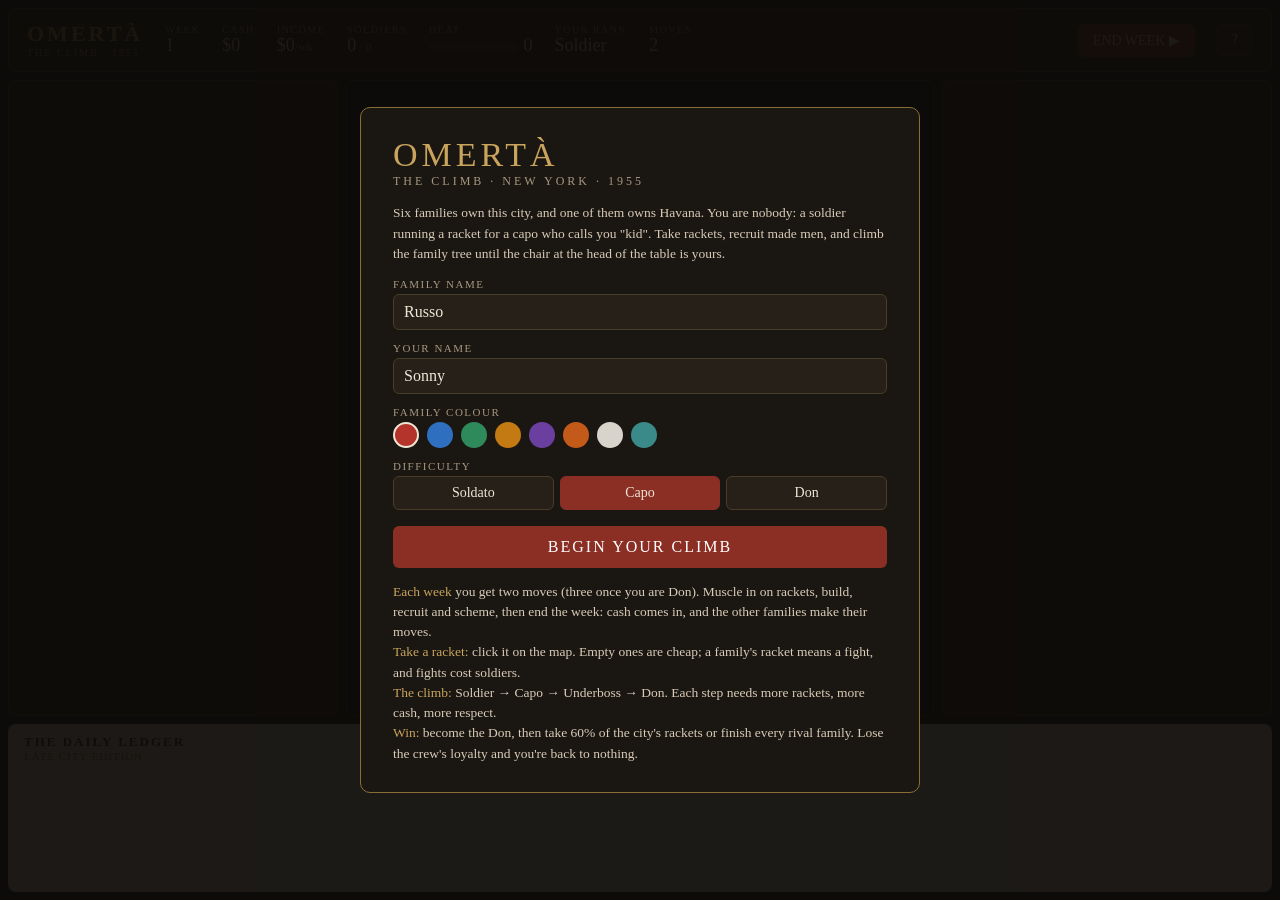
==== index.html @ be2f9405 "Add files via upload" ====
<!doctype html>
<html lang="en">
<head>
<meta charset="utf-8">
<title>Omertà — The Climb</title>
<style>:root {
  --bg: #14110e; --panel: #1d1914; --panel2: #262019; --ink: #efe6d6; --dim: #a89880;
  --gold: #c9a45c; --gold2: #8a6d32; --line: #4a3d28; --crimson: #8b2e24; --good: #7da36a; --bad: #c45b4a;
}
* { box-sizing: border-box; }
html, body { margin: 0; height: 100%; background: var(--bg); color: var(--ink); font-family: Georgia, 'Times New Roman', serif; overflow: hidden; }
button { font-family: inherit; cursor: pointer; }
#app { display: grid; grid-template-rows: 64px 1fr 168px; grid-template-columns: 330px 1fr 330px; height: 100vh; gap: 8px; padding: 8px; }
#top { grid-column: 1 / -1; display: flex; align-items: center; gap: 22px; background: var(--panel); border: 1px solid var(--line); border-radius: 8px; padding: 0 18px; }
#top .brand { line-height: 1; }
#top .brand b { font-size: 22px; letter-spacing: 3px; color: var(--gold); }
#top .brand small { display: block; color: var(--dim); letter-spacing: 2px; font-size: 10px; margin-top: 3px; }
.stat { line-height: 1.15; }
.stat .k { color: var(--dim); font-size: 10px; letter-spacing: 1.5px; }
.stat .v { font-size: 18px; }
.stat .v small { color: var(--dim); font-size: 12px; }
#heatbar { width: 90px; height: 8px; background: #3a3024; border-radius: 4px; overflow: hidden; display: inline-block; vertical-align: middle; }
#heatbar i { display: block; height: 100%; background: linear-gradient(90deg, #c9a45c, #c45b4a); }
#top .spacer { flex: 1; }
#top button { background: var(--panel2); color: var(--ink); border: 1px solid var(--line); border-radius: 6px; padding: 7px 14px; font-size: 14px; }
#top button.primary { background: var(--crimson); border-color: var(--crimson); }
#top button:hover { border-color: var(--gold2); }

#left, #right { background: var(--panel); border: 1px solid var(--line); border-radius: 8px; overflow-y: auto; padding: 12px 14px; }
#mapwrap { position: relative; border: 1px solid var(--line); border-radius: 8px; overflow: hidden; background: #10141c; }
#map { width: 100%; height: 100%; display: block; cursor: grab; }
#tooltip { position: absolute; display: none; background: #1a1612f2; border: 1px solid var(--gold2); border-radius: 6px; padding: 8px 10px; font-size: 13px; pointer-events: none; max-width: 260px; z-index: 5; }
#bottom { grid-column: 1 / -1; background: #efe6d6; color: #2a2118; border-radius: 8px; padding: 10px 16px; overflow: hidden; display: flex; flex-direction: column; }
#bottom h3 { margin: 0; letter-spacing: 2px; font-size: 13px; }
#bottom .dateline { color: #8a7355; font-size: 11px; letter-spacing: 1px; margin-bottom: 4px; }
#newsList { overflow-y: auto; font-size: 13.5px; line-height: 1.45; }
#newsList .entry { border-top: 1px solid #e0d4c2; padding: 3px 0; }
#newsList .wk { color: #8a7355; font-size: 11px; margin-right: 6px; }
#newsList .good { color: #3e6b32; } #newsList .bad { color: #8b2e24; } #newsList .warn { color: #8a5a12; }

h2 { font-size: 12px; letter-spacing: 2px; color: var(--gold); margin: 14px 0 6px; font-weight: normal; }
h2:first-child { margin-top: 0; }
.muted { color: var(--dim); font-size: 12px; }
.card { background: var(--panel2); border: 1px solid var(--line); border-radius: 6px; padding: 8px 10px; margin-bottom: 6px; }
.card .row { display: flex; justify-content: space-between; align-items: center; gap: 8px; }
.card b { font-weight: normal; }
.card .sub { color: var(--dim); font-size: 12px; margin-top: 2px; }
.card button, .mini button { background: #3a2e22; color: var(--ink); border: 1px solid var(--line); border-radius: 5px; padding: 4px 9px; font-size: 12px; }
.card button:hover, .mini button:hover { border-color: var(--gold); }
.card button:disabled { opacity: .4; cursor: default; }
.loy { height: 4px; background: #3a3024; border-radius: 2px; margin-top: 5px; }
.loy i { display: block; height: 100%; background: var(--good); border-radius: 2px; }
.seat { border: 1px dashed #4a3d28; border-radius: 6px; color: #6b5b45; font-size: 12px; padding: 7px 10px; margin-bottom: 6px; font-style: italic; }
.rankpill { font-size: 10px; letter-spacing: 1px; color: var(--gold); border: 1px solid var(--gold2); border-radius: 8px; padding: 1px 6px; }
.fam { border-left: 3px solid var(--c, var(--line)); }
.fam .share { float: right; color: var(--dim); font-size: 12px; }
.bar { height: 5px; background: #3a3024; border-radius: 3px; margin: 4px 0; }
.bar i { display: block; height: 100%; border-radius: 3px; }
.btns { display: flex; gap: 4px; flex-wrap: wrap; }
.ring { display: flex; gap: 8px; align-items: center; padding: 4px 0; font-size: 13px; }
.ring .ic { width: 22px; text-align: center; }
.ring.off { opacity: .45; }
.buildgrid { display: grid; grid-template-columns: 1fr 1fr; gap: 6px; }
.buildgrid .card { margin: 0; cursor: pointer; }
.buildgrid .card.on { border-color: var(--gold); }
.buildgrid .card .sub { font-size: 11px; }

#overlay { position: fixed; inset: 0; background: #0d0b09ee; display: flex; align-items: center; justify-content: center; z-index: 10; }
#overlay .box { width: 560px; max-height: 92vh; overflow-y: auto; background: #1a1612; border: 1px solid var(--gold2); border-radius: 10px; padding: 28px 32px; }
#overlay h1 { color: var(--gold); letter-spacing: 4px; font-weight: normal; margin: 0; font-size: 34px; }
#overlay .sub { color: var(--dim); letter-spacing: 3px; font-size: 12px; margin-bottom: 14px; }
#overlay label { display: block; font-size: 11px; letter-spacing: 1.5px; color: var(--dim); margin: 12px 0 4px; }
#overlay input[type=text] { width: 100%; background: #262019; border: 1px solid var(--line); color: var(--ink); border-radius: 6px; padding: 8px 10px; font-family: inherit; font-size: 16px; }
.swatches { display: flex; gap: 8px; }
.swatches i { width: 26px; height: 26px; border-radius: 50%; display: inline-block; cursor: pointer; border: 2px solid transparent; }
.swatches i.on { border-color: #efe6d6; }
.seg { display: flex; gap: 6px; }
.seg button { flex: 1; background: #262019; color: var(--ink); border: 1px solid var(--line); border-radius: 6px; padding: 8px; font-size: 14px; }
.seg button.on { background: var(--crimson); border-color: var(--crimson); }
#overlay .go { width: 100%; margin-top: 16px; background: var(--crimson); color: white; border: none; border-radius: 6px; padding: 12px; font-size: 16px; letter-spacing: 2px; }
#overlay .how { font-size: 13.5px; line-height: 1.5; color: #d9ccb8; }
#overlay .how b { color: var(--gold); font-weight: normal; }
#endbox { text-align: center; }
#endbox h1 { font-size: 30px; }
#toast { position: fixed; bottom: 188px; left: 50%; transform: translateX(-50%); background: #1a1612; border: 1px solid var(--gold2); color: var(--ink); border-radius: 6px; padding: 8px 14px; font-size: 14px; display: none; z-index: 9; max-width: 520px; text-align: center; }
::-webkit-scrollbar { width: 8px; } ::-webkit-scrollbar-thumb { background: #4a3d28; border-radius: 4px; }
</style>
</head>
<body>
<div id="app">
  <div id="top">
    <div class="brand"><b>OMERTÀ</b><small id="brandSub">THE CLIMB · 1955</small></div>
    <div class="stat"><div class="k">WEEK</div><div class="v" id="sWeek">1</div></div>
    <div class="stat"><div class="k">CASH</div><div class="v" id="sCash">$0</div></div>
    <div class="stat"><div class="k">INCOME</div><div class="v" id="sIncome">$0<small>/wk</small></div></div>
    <div class="stat"><div class="k">SOLDIERS</div><div class="v" id="sSol">0<small> / 0</small></div></div>
    <div class="stat"><div class="k">HEAT</div><div class="v"><span id="heatbar"><i style="width:0"></i></span> <span id="sHeat">0</span></div></div>
    <div class="stat"><div class="k">YOUR RANK</div><div class="v" id="sRank">Soldier</div></div>
    <div class="stat"><div class="k">MOVES</div><div class="v" id="sMoves">2</div></div>
    <div class="spacer"></div>
    <button id="bEnd" class="primary">END WEEK ▶</button>
    <button id="bHelp">?</button>
  </div>
  <div id="left"></div>
  <div id="mapwrap"><canvas id="map"></canvas><div id="tooltip"></div></div>
  <div id="right"></div>
  <div id="bottom">
    <h3>THE DAILY LEDGER</h3>
    <div class="dateline" id="dateline">LATE CITY EDITION</div>
    <div id="newsList"></div>
  </div>
</div>
<div id="toast"></div>
<div id="overlay">
  <div class="box" id="startbox">
    <h1>OMERTÀ</h1>
    <div class="sub">THE CLIMB · NEW YORK · 1955</div>
    <p class="how">Six families own this city, and one of them owns Havana. You are nobody: a soldier running a racket for a capo who calls you "kid". Take rackets, recruit made men, and climb the family tree until the chair at the head of the table is yours.</p>
    <label>FAMILY NAME</label>
    <input id="inName" type="text" value="Russo" maxlength="16">
    <label>YOUR NAME</label>
    <input id="inFirst" type="text" value="Sonny" maxlength="16">
    <label>FAMILY COLOUR</label>
    <div class="swatches" id="swatches"></div>
    <label>DIFFICULTY</label>
    <div class="seg" id="diffSeg">
      <button data-d="soldato">Soldato</button>
      <button data-d="capo" class="on">Capo</button>
      <button data-d="don">Don</button>
    </div>
    <button class="go" id="bStart">BEGIN YOUR CLIMB</button>
    <div class="how" style="margin-top:14px">
      <b>Each week</b> you get two moves (three once you are Don). Muscle in on rackets, build, recruit and scheme, then end the week: cash comes in, and the other families make their moves.<br>
      <b>Take a racket:</b> click it on the map. Empty ones are cheap; a family's racket means a fight, and fights cost soldiers.<br>
      <b>The climb:</b> Soldier → Capo → Underboss → Don. Each step needs more rackets, more cash, more respect.<br>
      <b>Win:</b> become the Don, then take 60% of the city's rackets or finish every rival family. Lose the crew's loyalty and you're back to nothing.
    </div>
  </div>
</div>
<script>// ============================================================================
//  OMERTÀ: THE FIVE BOROUGHS — game engine (no DOM; runs in browser or node)
// ============================================================================
const Engine = (function () {
  'use strict';
  const W = 220, H = 140, N = W * H;
  const WATER = 0, LAND = 1, BRIDGE = 2;
  const TICK = 0.1; // seconds per simulation tick

  // ---------------------------------------------------------------- data ---
  const RACKETS = {
    numbers: { name: 'Numbers Racket', icon: '🎲', income: 5, ring: '+20% income' },
    loan:    { name: 'Loan Sharking',  icon: '💵', income: 8, ring: 'Buildings 25% cheaper' },
    club:    { name: 'Nightclub',      icon: '🍸', income: 10, ring: '+25% soldier recruitment' },
    union:   { name: 'Dock Union',     icon: '⚓', income: 9, ring: 'Your turf is 30% harder to take' },
    casino:  { name: 'Casino',         icon: '🎰', income: 22, ring: '+$60/s skim' },
    narco:   { name: 'Narcotics',      icon: '💊', income: 28, heat: 0.08, ring: '+20% attack power (but double heat)' },
  };
  const BUILDINGS = {
    safehouse: { name: 'Safehouse',      icon: '🏚️', cost: 400, key: 'Q', desc: '+2,000 max soldiers' },
    front:     { name: 'Front Business', icon: '🏪', cost: 500, key: 'W', desc: '+$10/s laundered income' },
    guard:     { name: 'Guard Post',     icon: '🛡️', cost: 300, key: 'E', desc: 'Turf within 8 blocks is 2.5× harder to take' },
    docks:     { name: 'Docks',          icon: '⛴️', cost: 600, key: 'R', desc: 'Send boats across water. Must touch water.' },
  };
  const SPECS = {
    bruiser:     { name: 'Bruiser',     icon: '👊', desc: 'Attacks cost 15% fewer soldiers' },
    arsonist:    { name: 'Arsonist',    icon: '🔥', desc: 'Unlocks Firebomb' },
    safecracker: { name: 'Safecracker', icon: '🔓', desc: 'Unlocks Heist' },
    medic:       { name: 'Medic',       icon: '🩺', desc: '+25% soldier recruitment' },
    engineer:    { name: 'Engineer',    icon: '🔧', desc: 'Buildings 25% cheaper' },
    consigliere: { name: 'Consigliere', icon: '🎩', desc: 'Bribes ½ price, heat fades 2× faster, better truce odds' },
  };
  const NICKS = {
    bruiser: ['the Bull', 'Knuckles', 'Hammer', 'the Ox', 'Big Paulie'],
    arsonist: ['Matches', 'Sparky', 'the Torch', 'Smokey'],
    safecracker: ['Fingers', 'the Ghost', 'Silk', 'Tumblers'],
    medic: ['Doc', 'Stitches', 'the Priest'],
    engineer: ['Books', 'the Architect', 'Wrench'],
    consigliere: ['the Professor', 'Counselor', 'the Fox', 'Two-Tone'],
  };
  const FIRST = ['Sal', 'Vito', 'Tommy', 'Frankie', 'Sonny', 'Carmine', 'Paulie', 'Rocco', 'Luca', 'Nicky', 'Joey', 'Aldo', 'Enzo', 'Gino', 'Mario', 'Benny', 'Louie', 'Tony', 'Vinnie', 'Dom', 'Fredo', 'Artie', 'Mikey', 'Ralphie'];
  const LAST = ['Russo', 'Esposito', 'Bianchi', 'Romano', 'Colombo', 'Ricci', 'Marino', 'Greco', 'Bruno', 'Gallo', 'Conti', 'De Luca', 'Mancini', 'Costa', 'Giordano', 'Rinaldi', 'Lombardi', 'Moretti', 'Fontana', 'Serra'];

  const AI_FAMILIES = [
    { name: 'Barone',     don: 'Don Emilio Barone',     color: [52, 92, 168] },
    { name: 'Vitale',     don: 'Don Carlo Vitale',      color: [96, 138, 52] },
    { name: 'Carbone',    don: 'Don Rocco Carbone',     color: [205, 158, 38] },
    { name: 'Santangelo', don: 'Don Pietro Santangelo', color: [128, 72, 150] },
    { name: 'Rizzo',      don: 'Don Vincenzo Rizzo',    color: [36, 146, 146] },
    { name: 'Delgado',    don: 'Señor Ramón Delgado',   color: [222, 104, 40], havana: true },
  ];

  const DIFFICULTY = {
    easy:   { regen: 0.8,  attackAt: 0.72, playerBias: 0.0, think: 2.4 },
    normal: { regen: 1.0,  attackAt: 0.58, playerBias: 0.25, think: 1.7 },
    hard:   { regen: 1.2,  attackAt: 0.48, playerBias: 0.6, think: 1.2 },
  };

  // ---------------------------------------------------------------- map ----
  // Rough, stylised 1950s New York + Havana (grid units, 220 × 140)
  const POLYS = {
    jersey:    [[0, 0], [70, 0], [72, 10], [70, 24], [67, 40], [63, 58], [58, 76], [54, 92], [48, 104], [40, 108], [0, 110]],
    manhattan: [[76, 6], [82, 3], [86, 10], [85, 24], [81, 42], [76, 62], [71, 78], [67, 86], [63, 84], [64, 74], [68, 58], [72, 40], [75, 22]],
    bronx:     [[90, 0], [142, 0], [144, 12], [134, 22], [118, 25], [100, 24], [93, 20], [89, 10]],
    queens:    [[89, 30], [118, 30], [150, 29], [166, 37], [172, 55], [162, 68], [140, 72], [112, 71], [96, 69], [85, 60], [85, 44]],
    brooklyn:  [[82, 70], [96, 69], [112, 71], [140, 72], [152, 86], [146, 104], [130, 114], [106, 117], [88, 111], [78, 98], [73, 86]],
    staten:    [[40, 116], [56, 110], [66, 113], [68, 125], [58, 135], [44, 135], [35, 127]],
    havana:    [[172, 114], [196, 110], [218, 116], [219, 134], [200, 139], [178, 138], [166, 128]],
  };
  const BRIDGES = [
    ['George Washington Bridge', [69, 16], [79, 16]],
    ['Lincoln Tunnel', [62, 60], [70, 60]],
    ['Harlem River Bridge', [84, 17], [93, 15]],
    ['Triborough Bridge', [108, 22], [108, 33]],
    ['Queensboro Bridge', [79, 49], [89, 49]],
    ['Brooklyn Bridge', [67, 81], [78, 83]],
    ['Verrazzano Bridge', [80, 102], [64, 116]],
    ['Bayonne Bridge', [44, 104], [47, 115]],
  ];
  // name, x, y, rackets
  const DISTRICTS = [
    ['Paterson', 30, 14, ['loan', 'numbers']],
    ['Newark', 24, 60, ['narco', 'numbers']],
    ['Hoboken', 60, 36, ['union', 'numbers']],
    ['Jersey City', 50, 74, ['union', 'club']],
    ['Bayonne', 38, 97, ['union']],
    ['Harlem', 81, 15, ['narco', 'club']],
    ['Midtown', 77, 40, ['club', 'loan']],
    ["Hell's Kitchen", 71, 56, ['numbers', 'club']],
    ['Little Italy', 69, 70, ['loan', 'numbers']],
    ['Wall Street', 66, 81, ['loan']],
    ['South Bronx', 100, 15, ['narco', 'numbers']],
    ['Fordham', 118, 9, ['numbers', 'loan']],
    ['Pelham', 135, 8, ['numbers']],
    ['Astoria', 95, 37, ['numbers', 'club']],
    ['Long Island City', 90, 55, ['union', 'numbers']],
    ['Flushing', 132, 42, ['loan', 'numbers']],
    ['Jamaica', 145, 60, ['numbers', 'narco']],
    ['Bayside', 160, 46, ['numbers']],
    ['Williamsburg', 95, 78, ['loan', 'numbers']],
    ['Red Hook Docks', 81, 92, ['union', 'union']],
    ['Flatbush', 114, 92, ['numbers', 'club']],
    ['Brownsville', 136, 87, ['narco', 'numbers']],
    ['Bensonhurst', 94, 106, ['numbers', 'loan']],
    ['Coney Island', 118, 110, ['club', 'numbers']],
    ['Staten Island', 52, 124, ['numbers', 'union']],
    ['Old Havana', 180, 122, ['casino', 'club']],
    ['Vedado', 198, 124, ['casino', 'casino']],
    ['Tropicana', 210, 130, ['casino', 'narco']],
  ];

  function mulberry32(a) {
    return function () {
      a |= 0; a = a + 0x6D2B79F5 | 0;
      let t = Math.imul(a ^ a >>> 15, 1 | a);
      t = t + Math.imul(t ^ t >>> 7, 61 | t) ^ t;
      return ((t ^ t >>> 14) >>> 0) / 4294967296;
    };
  }
  function pointInPoly(x, y, poly) {
    let inside = false;
    for (let i = 0, j = poly.length - 1; i < poly.length; j = i++) {
      const xi = poly[i][0], yi = poly[i][1], xj = poly[j][0], yj = poly[j][1];
      if (((yi > y) !== (yj > y)) && (x < (xj - xi) * (y - yi) / (yj - yi) + xi)) inside = !inside;
    }
    return inside;
  }
  function makeNoise(rng) {
    const S = 32, g = new Float32Array(S * S);
    for (let i = 0; i < g.length; i++) g[i] = rng() * 2 - 1;
    const sm = t => t * t * (3 - 2 * t);
    return function (x, y) {
      const x0 = Math.floor(x), y0 = Math.floor(y), fx = sm(x - x0), fy = sm(y - y0);
      const v = (a, b) => g[((b & (S - 1)) * S) + (a & (S - 1))];
      const a = v(x0, y0) + (v(x0 + 1, y0) - v(x0, y0)) * fx;
      const b = v(x0, y0 + 1) + (v(x0 + 1, y0 + 1) - v(x0, y0 + 1)) * fx;
      return a + (b - a) * fy;
    };
  }

  function buildMap(rng) {
    const terrain = new Uint8Array(N);
    const n1 = makeNoise(rng), n2 = makeNoise(rng);
    const polys = Object.values(POLYS);
    for (let y = 0; y < H; y++) for (let x = 0; x < W; x++) {
      const jx = x + 0.5 + n1(x / 7, y / 7) * 2.2 + n1(x / 2.5 + 50, y / 2.5) * 0.6;
      const jy = y + 0.5 + n2(x / 7, y / 7) * 2.2 + n2(x / 2.5, y / 2.5 + 50) * 0.6;
      for (const p of polys) if (pointInPoly(jx, jy, p)) { terrain[y * W + x] = LAND; break; }
    }
    // bridges
    const bridges = [];
    for (const [name, a, b] of BRIDGES) {
      const dx = b[0] - a[0], dy = b[1] - a[1];
      const len = Math.hypot(dx, dy), steps = Math.ceil(len * 3);
      const ux = dx / len, uy = dy / len;
      const tiles = [];
      for (let s = -6; s <= steps + 6; s++) {
        const t = s / steps;
        const px = a[0] + dx * t, py = a[1] + dy * t;
        for (const off of [0, 0.7]) {
          const qx = Math.floor(px - uy * off), qy = Math.floor(py + ux * off);
          if (qx < 0 || qy < 0 || qx >= W || qy >= H) continue;
          const i = qy * W + qx;
          if (terrain[i] === WATER && s >= -2 && s <= steps + 2) { terrain[i] = BRIDGE; tiles.push(i); }
        }
      }
      if (tiles.length) {
        const mid = tiles[tiles.length >> 1];
        bridges.push({ name, x: (a[0] + b[0]) / 2, y: (a[1] + b[1]) / 2, mid });
      }
    }
    // remove tiny islands (< 12 tiles)
    const seen = new Uint8Array(N);
    for (let i = 0; i < N; i++) {
      if (terrain[i] === WATER || seen[i]) continue;
      const comp = [i]; seen[i] = 1;
      for (let k = 0; k < comp.length; k++) {
        const c = comp[k], x = c % W, y = (c / W) | 0;
        const nb = [x > 0 ? c - 1 : -1, x < W - 1 ? c + 1 : -1, y > 0 ? c - W : -1, y < H - 1 ? c + W : -1];
        for (const j of nb) if (j >= 0 && !seen[j] && terrain[j] !== WATER) { seen[j] = 1; comp.push(j); }
      }
      if (comp.length < 12) for (const c of comp) terrain[c] = WATER;
    }
    // districts: nearest seed
    const district = new Uint8Array(N).fill(255);
    for (let i = 0; i < N; i++) {
      if (terrain[i] === WATER) continue;
      const x = i % W, y = (i / W) | 0;
      let best = 0, bd = 1e9;
      for (let d = 0; d < DISTRICTS.length; d++) {
        const dd = (DISTRICTS[d][1] - x) ** 2 + (DISTRICTS[d][2] - y) ** 2;
        if (dd < bd) { bd = dd; best = d; }
      }
      // Havana districts only on Havana island and vice-versa
      district[i] = best;
    }
    return { terrain, district, bridges };
  }

  // -------------------------------------------------------------- game -----
  function createGame(opts) {
    opts = opts || {};
    const rng = mulberry32(opts.seed || (Math.random() * 1e9) | 0);
    const { terrain, district, bridges } = buildMap(rng);
    const diff = DIFFICULTY[opts.difficulty || 'normal'];
    const G = {
      W, H, N, WATER, LAND, BRIDGE, RACKETS, BUILDINGS, SPECS,
      terrain, district, bridges, districts: DISTRICTS.map(d => ({ name: d[0], x: d[1], y: d[2] })),
      owner: new Uint8Array(N), racketAt: new Int16Array(N).fill(-1), buildingAt: new Array(N).fill(null),
      coastal: new Uint8Array(N), coastalList: [],
      rackets: [], buildings: [], fams: [null], attacks: [], boats: [], effects: [], log: [], offers: [],
      dirty: [], time: 0, tickN: 0, phase: 'spawn', result: null, rings: {}, candidates: [],
      landCount: 0, rng, diff, nextAttackId: 1, nextBoatId: 1, speed: 1,
    };
    const { owner, racketAt, buildingAt, coastal } = G;

    for (let i = 0; i < N; i++) {
      if (terrain[i] === WATER) continue;
      G.landCount++;
      if (terrain[i] === LAND) {
        const x = i % W, y = (i / W) | 0;
        if ((x > 0 && terrain[i - 1] === WATER) || (x < W - 1 && terrain[i + 1] === WATER) ||
            (y > 0 && terrain[i - W] === WATER) || (y < H - 1 && terrain[i + W] === WATER)) { coastal[i] = 1; G.coastalList.push(i); }
      }
    }

    // ---- helpers
    function nbrs(i, out) {
      const x = i % W; let n = 0;
      if (x > 0) out[n++] = i - 1;
      if (x < W - 1) out[n++] = i + 1;
      if (i >= W) out[n++] = i - W;
      if (i < N - W) out[n++] = i + W;
      return n;
    }
    const NB = new Int32Array(4), NB2 = new Int32Array(4);
    const pick = arr => arr[(rng() * arr.length) | 0];
    const dist2 = (a, b) => { const dx = a % W - b % W, dy = ((a / W) | 0) - ((b / W) | 0); return dx * dx + dy * dy; };
    G.isHavana = i => (i % W) > 160 && ((i / W) | 0) > 106;

    // ---- rackets
    DISTRICTS.forEach((d, di) => {
      const tiles = [];
      for (let i = 0; i < N; i++) if (district[i] === di && terrain[i] === LAND && !coastal[i]) tiles.push(i);
      for (const type of d[3]) {
        for (let tries = 0; tries < 60 && tiles.length; tries++) {
          const i = pick(tiles);
          if (G.rackets.some(r => dist2(r.i, i) < 25)) continue;
          racketAt[i] = G.rackets.length;
          G.rackets.push({ i, type, raidedUntil: 0, district: d[0] });
          break;
        }
      }
    });

    // ---- families
    function makeFam(id, def, isPlayer) {
      return {
        id, name: def.name, don: def.don, color: def.color, isPlayer, havana: !!def.havana,
        alive: true, troops: 0, maxTroops: 600, cash: 500, tiles: 0, compound: -1,
        crew: [], spec: {}, heat: 0, truces: {}, grudge: {}, cool: { firebomb: 0, heist: 0, hit: 0, truce: 0, relocate: 0 },
        bcount: { safehouse: 0, front: 0, guard: 0, docks: 0 }, income: 0, regen: 0,
        racketCount: 0, nextThink: 0, nextRaid: 0, labelX: 0, labelY: 0, stats: { tilesTaken: 0, peak: 0 },
      };
    }
    const pname = (opts.playerName || 'Russo').trim().slice(0, 18) || 'Russo';
    const player = makeFam(1, { name: pname, don: 'Don ' + pname, color: opts.playerColor || [178, 34, 34] }, true);
    G.fams.push(player);
    G.player = player;
    AI_FAMILIES.forEach((def, k) => {
      let d = def;
      if (opts.playerColor && def.color.join() === opts.playerColor.join()) d = Object.assign({}, def, { color: [178, 34, 34] });
      const f = makeFam(k + 2, d, false);
      f.ai = { ratio: 0.35 + rng() * 0.2, attackAt: diff.attackAt + (rng() - 0.5) * 0.1 };
      G.fams.push(f);
    });

    function updateSpecs(F) {
      F.spec = {};
      for (const c of F.crew) F.spec[c.spec] = (F.spec[c.spec] || 0) + 1;
    }

    function addLog(text, kind, relevant) {
      G.log.push({ t: G.time, text, kind: kind || 'info', relevant: relevant !== false });
      if (G.log.length > 80) G.log.shift();
    }
    G.addLog = addLog;

    // ---- ownership
    function setOwner(i, o) {
      const old = owner[i];
      if (old === o) return;
      if (old) G.fams[old].tiles--;
      if (o) { G.fams[o].tiles++; G.fams[o].stats.tilesTaken++; }
      owner[i] = o;
      G.dirty.push(i);
    }
    function blob(center, fid, radius) {
      const q = [center], depth = new Map([[center, 0]]);
      for (let k = 0; k < q.length; k++) {
        const c = q[k], d = depth.get(c);
        if (owner[c] === 0) setOwner(c, fid);
        if (d >= radius) continue;
        const n = nbrs(c, NB);
        for (let m = 0; m < n; m++) {
          const j = NB[m];
          if (terrain[j] !== LAND || depth.has(j) || owner[j] !== 0) continue;
          if (dist2(j, center) > radius * radius) continue;
          depth.set(j, d + 1); q.push(j);
        }
      }
    }
    function validSpawn(i, minDist) {
      if (terrain[i] !== LAND || owner[i] !== 0 || racketAt[i] >= 0) return false;
      for (let f = 1; f < G.fams.length; f++) {
        const F = G.fams[f];
        if (F.compound >= 0 && dist2(F.compound, i) < minDist * minDist) return false;
      }
      for (const r of G.rackets) if (dist2(r.i, i) < 9) return false;
      return true;
    }
    G.canSpawnAt = i => i >= 0 && i < N && terrain[i] === LAND && racketAt[i] < 0;
    G.placePlayer = function (i) {
      if (!G.canSpawnAt(i) || G.phase !== 'spawn') return false;
      // clear previous
      if (player.compound >= 0) for (let k = 0; k < N; k++) if (owner[k] === 1) setOwner(k, 0);
      player.compound = i;
      blob(i, 1, 5);
      return true;
    };

    G.start = function () {
      if (player.compound < 0) return false;
      for (let f = 2; f < G.fams.length; f++) {
        const F = G.fams[f];
        let placed = false;
        for (let md = 30; md >= 8 && !placed; md -= 4) {
          for (let tries = 0; tries < 400; tries++) {
            const i = (rng() * N) | 0;
            if (F.havana !== G.isHavana(i)) continue;
            if (validSpawn(i, F.havana ? Math.min(md, 14) : md)) { F.compound = i; blob(i, F.id, 5); placed = true; break; }
          }
        }
        if (!placed) F.alive = false;
      }
      for (let f = 1; f < G.fams.length; f++) {
        const F = G.fams[f];
        recalc(F);
        F.troops = 700;
        F.nextThink = 2 + rng() * 2;
      }
      refreshCandidates();
      G.phase = 'play';
      addLog(`The ${player.name} family plants its flag in ${G.districts[district[player.compound]].name}. The other families take notice.`, 'major');
      return true;
    };

    // ---- economy
    function recalc(F) {
      F.maxTroops = 500 + F.tiles * 5 + F.bcount.safehouse * 2000;
    }
    function buildCost(F, type) {
      let c = BUILDINGS[type].cost * (1 + 0.5 * F.bcount[type]);
      if (F.spec.engineer) c *= 0.75;
      if (G.rings.loan === F.id) c *= 0.75;
      return Math.round(c);
    }
    function recruitCost(F) { return Math.round(700 * (1 + 0.6 * F.crew.length)); }
    function bribeCost(F) { return Math.round((200 + F.heat * 12) * (F.spec.consigliere ? 0.5 : 1)); }
    function hitCost(F) { return 600; }
    const FIREBOMB_COST = 900, FIREBOMB_CD = 45, HEIST_CD = 60, HIT_CD = 20;
    G.buildCost = buildCost; G.recruitCost = recruitCost; G.bribeCost = bribeCost; G.hitCost = hitCost;
    G.FIREBOMB_COST = FIREBOMB_COST;

    function econTick(F, dt) {
      recalc(F);
      const p = F.troops / F.maxTroops;
      let r = F.maxTroops * 0.03 * (4 * Math.max(p, 0.1) * (1 - Math.min(p, 1)));
      r += 2;
      if (F.spec.medic) r *= 1 + 0.25 * F.spec.medic;
      if (G.rings.club === F.id) r *= 1.25;
      if (!F.isPlayer) r *= diff.regen;
      if (p >= 1) r = 0;
      F.regen = r;
      F.troops = Math.min(F.maxTroops, F.troops + r * dt);
      if (F.troops > F.maxTroops) F.troops -= (F.troops - F.maxTroops) * 0.2 * dt;

      let inc = F.tiles * 0.02 + F.bcount.front * 10;
      let narco = 0;
      for (const rk of G.rackets) {
        if (owner[rk.i] !== F.id || rk.raidedUntil > G.time) continue;
        inc += RACKETS[rk.type].income;
        if (rk.type === 'narco') narco++;
      }
      if (G.rings.numbers === F.id) inc *= 1.2;
      if (G.rings.casino === F.id) inc += 60;
      if (F.heat > 50) inc *= 0.75;
      if (!F.isPlayer) inc *= (0.85 + diff.regen * 0.15);
      F.income = inc;
      F.cash += inc * dt;

      addHeat(F, narco * 0.08 * dt);
      F.heat = Math.max(0, F.heat - (F.spec.consigliere ? 0.7 : 0.35) * dt);
      F.stats.peak = Math.max(F.stats.peak, F.tiles);
    }
    function addHeat(F, h) {
      if (G.rings.narco === F.id) h *= 2;
      F.heat = Math.min(100, F.heat + h);
    }

    function secondTick() {
      // building counts
      for (let f = 1; f < G.fams.length; f++) G.fams[f].bcount = { safehouse: 0, front: 0, guard: 0, docks: 0 };
      for (const b of G.buildings) { const o = owner[b.i]; if (o) G.fams[o].bcount[b.type]++; }
      // racket counts + rings
      for (let f = 1; f < G.fams.length; f++) G.fams[f].racketCount = 0;
      const byType = {};
      for (const rk of G.rackets) {
        const o = owner[rk.i];
        if (o) G.fams[o].racketCount++;
        (byType[rk.type] = byType[rk.type] || []).push(o);
      }
      for (const t in byType) {
        const os = byType[t];
        const holder = os.every(o => o && o === os[0]) ? os[0] : 0;
        if (holder !== (G.rings[t] || 0)) {
          if (holder) addLog(`${G.fams[holder].name.toUpperCase()} FAMILY CORNERS THE ${RACKETS[t].name.toUpperCase()} RING! (${RACKETS[t].ring})`, 'major');
          else if (G.rings[t]) addLog(`The ${G.fams[G.rings[t]].name} family loses its grip on the ${RACKETS[t].name} ring.`, G.rings[t] === 1 ? 'bad' : 'info', G.rings[t] === 1);
          G.rings[t] = holder;
        }
      }
      // police raids
      for (let f = 1; f < G.fams.length; f++) {
        const F = G.fams[f];
        if (!F.alive) continue;
        if (F.heat >= 80 && G.time >= F.nextRaid) {
          F.nextRaid = G.time + 15;
          const mine = G.rackets.filter(r => owner[r.i] === F.id && r.raidedUntil <= G.time);
          F.troops *= 0.9;
          if (mine.length) {
            const r = pick(mine);
            r.raidedUntil = G.time + 30;
            addLog(`POLICE RAID! Cops shut down the ${F.name} ${RACKETS[r.type].name} in ${r.district}.`, F.isPlayer ? 'bad' : 'info', F.isPlayer);
          } else addLog(`Police sweep hits ${F.name} soldiers on the street.`, F.isPlayer ? 'bad' : 'info', F.isPlayer);
        }
        // labels
        let sx = 0, sy = 0, n = 0;
        for (let i = 0; i < N; i += 1) if (owner[i] === f) { sx += i % W; sy += (i / W) | 0; n++; }
        if (n) {
          const cx = sx / n, cy = sy / n;
          // snap to nearest owned tile
          let best = -1, bd = 1e9;
          const R = 30;
          for (let y = Math.max(0, Math.floor(cy - R)); y < Math.min(H, cy + R); y++)
            for (let x = Math.max(0, Math.floor(cx - R)); x < Math.min(W, cx + R); x++) {
              const i = y * W + x;
              if (owner[i] !== f) continue;
              const d = (x - cx) ** 2 + (y - cy) ** 2;
              if (d < bd) { bd = d; best = i; }
            }
          if (best >= 0) { F.labelX = best % W + 0.5; F.labelY = ((best / W) | 0) + 0.5; }
          else { F.labelX = F.compound % W; F.labelY = (F.compound / W) | 0; }
        }
      }
      // offers expire
      G.offers = G.offers.filter(o => o.expires > G.time && G.fams[o.from].alive);
      // candidates refresh
      if (G.time >= G.candRefresh) refreshCandidates();
      checkEnd();
    }

    // ---- crew
    function makeCandidate(spec) {
      spec = spec || pick(Object.keys(SPECS));
      return { name: pick(FIRST), nick: pick(NICKS[spec]), last: pick(LAST), spec };
    }
    function refreshCandidates() {
      const specs = Object.keys(SPECS).sort(() => rng() - 0.5).slice(0, 3);
      G.candidates = specs.map(s => makeCandidate(s));
      G.candRefresh = G.time + 90;
    }
    G.refreshCandidates = refreshCandidates;
    G.recruit = function (F, idx) {
      if (F.crew.length >= 4) return 'Your crew is full (4 made men).';
      const c = recruitCost(F);
      if (F.cash < c) return 'Not enough cash.';
      const cand = F.isPlayer ? G.candidates[idx] : makeCandidate();
      if (!cand) return 'No candidate.';
      F.cash -= c;
      F.crew.push(cand);
      updateSpecs(F);
      if (F.isPlayer) {
        G.candidates.splice(idx, 1);
        if (!G.candidates.length) refreshCandidates();
        addLog(`${cand.name} "${cand.nick}" ${cand.last} gets his button. Welcome to the family, ${SPECS[cand.spec].name.toLowerCase()}.`, 'good');
      }
      return true;
    };

    // ---- buildings
    G.canBuild = function (F, type, i) {
      if (i < 0 || i >= N) return 'Invalid spot.';
      if (owner[i] !== F.id) return 'You can only build on your own turf.';
      if (terrain[i] !== LAND) return 'Can\'t build on a bridge.';
      if (buildingAt[i] || racketAt[i] >= 0 || F.compound === i) return 'That block is taken.';
      if (type === 'docks' && !coastal[i]) return 'Docks must be built on the waterfront.';
      for (const b of G.buildings) if (dist2(b.i, i) < 5) return 'Too close to another building.';
      if (F.cash < buildCost(F, type)) return 'Not enough cash.';
      return true;
    };
    G.build = function (F, type, i) {
      const ok = G.canBuild(F, type, i);
      if (ok !== true) return ok;
      F.cash -= buildCost(F, type);
      const b = { i, type };
      G.buildings.push(b);
      buildingAt[i] = b;
      F.bcount[type]++;
      G.dirty.push(i);
      if (F.isPlayer) addLog(`New ${BUILDINGS[type].name.toLowerCase()} opens in ${G.districts[district[i]].name}.`, 'good');
      return true;
    };
    function destroyBuilding(b) {
      G.buildings.splice(G.buildings.indexOf(b), 1);
      buildingAt[b.i] = null;
      G.dirty.push(b.i);
    }

    // ---- combat
    G.isTruce = (a, b) => a && b && (G.fams[a].truces[b] || 0) > G.time;
    function guardMult(D, i) {
      for (const b of G.buildings) {
        if (b.type !== 'guard' || owner[b.i] !== D.id) continue;
        if (dist2(b.i, i) <= 64) return 2.5;
      }
      return 1;
    }
    function tileCost(A, D, i) {
      let c;
      if (!D) { c = racketAt[i] >= 0 ? 40 : 2.5; }
      else {
        const dens = D.troops / Math.max(1, D.tiles);
        c = 2 + dens * 1.5;
        if (racketAt[i] >= 0) c *= 2;
        if (i === D.compound) c = 300 + Math.max(D.troops, D.maxTroops * 0.7) * 0.8;
        else if (dist2(i, D.compound) <= 9) c *= 2.5;
        c *= guardMult(D, i);
        if (G.rings.union === D.id) c *= 1.3;
      }
      if (terrain[i] === BRIDGE) c *= 2.5;
      let atk = 1 - 0.15 * (A.spec.bruiser || 0);
      if (G.rings.narco === A.id) atk *= 0.8;
      return c * Math.max(0.5, atk);
    }
    G.tileCost = tileCost;
    function adjacentTo(i, fid) {
      const n = nbrs(i, NB2);
      for (let m = 0; m < n; m++) if (owner[NB2[m]] === fid) return true;
      return false;
    }
    function computeFrontier(a, d) {
      const s = new Set();
      for (let i = 0; i < N; i++) {
        if (owner[i] !== d || terrain[i] === WATER) continue;
        if (adjacentTo(i, a)) s.add(i);
      }
      return s;
    }
    G.borders = function (a, d) {
      for (let i = 0; i < N; i++) if (owner[i] === d && terrain[i] !== WATER && adjacentTo(i, a)) return true;
      return false;
    };

    G.launchAttack = function (F, d, troops) {
      if (!F.alive || d === F.id) return 'Invalid target.';
      if (d && !G.fams[d].alive) return 'That family is finished.';
      if (d && G.isTruce(F.id, d)) return `You have a truce with the ${G.fams[d].name} family.`;
      troops = Math.floor(Math.min(troops, F.troops));
      if (troops < 1) return 'Not enough soldiers.';
      let a = G.attacks.find(x => x.att === F.id && x.def === d);
      if (!a) {
        const fr = computeFrontier(F.id, d);
        if (!fr.size) return 'noborder';
        a = { id: G.nextAttackId++, att: F.id, def: d, troops: 0, frontier: fr, start: G.time };
        G.attacks.push(a);
      }
      F.troops -= troops;
      a.troops += troops;
      if (d) {
        const D = G.fams[d];
        addHeat(F, 2.5);
        D.grudge[F.id] = G.time;
        if (D.isPlayer) addLog(`The ${F.name} family moves ${Math.round(troops).toLocaleString()} soldiers against your turf!`, 'bad');
        else if (F.isPlayer && a.troops === troops) addLog(`War! You send ${troops.toLocaleString()} soldiers against the ${D.name} family.`, 'war');
      } else addHeat(F, 0.2);
      return true;
    };
    G.retreat = function (F, a) {
      const k = G.attacks.indexOf(a);
      if (k < 0 || a.att !== F.id) return;
      F.troops += a.troops * 0.8;
      G.attacks.splice(k, 1);
    };

    function conquer(i, o) {
      const old = owner[i];
      setOwner(i, o);
      if (racketAt[i] >= 0) {
        const rk = G.rackets[racketAt[i]];
        const A = G.fams[o];
        addHeat(A, 2);
        if (A.isPlayer) addLog(`You muscle in on the ${RACKETS[rk.type].name} in ${rk.district}.`, 'good');
        else if (old === 1) addLog(`The ${A.name} family takes your ${RACKETS[rk.type].name} in ${rk.district}!`, 'bad');
      }
      if (old) {
        const D = G.fams[old];
        if (D.compound === i || D.tiles <= 0) eliminate(old, o);
      }
    }

    function eliminate(fid, by) {
      const D = G.fams[fid];
      if (!D.alive) return;
      D.alive = false;
      const B = by ? G.fams[by] : null;
      let n = 0;
      const cpd = D.compound;
      for (let i = 0; i < N; i++) if (owner[i] === fid) {
        if (by && dist2(i, cpd) <= 900) { setOwner(i, by); n++; } else setOwner(i, 0);
      }
      if (B) {
        B.cash += D.cash * 0.5;
        B.troops = Math.min(B.troops + D.troops * 0.3, B.maxTroops * 1.5);
      }
      D.troops = 0; D.cash = 0; D.crew = []; updateSpecs(D);
      G.attacks = G.attacks.filter(a => {
        if (a.att === fid) return false;
        if (a.def === fid) { G.fams[a.att].troops += a.troops; return false; }
        return true;
      });
      G.boats = G.boats.filter(b => b.att !== fid);
      if (D.isPlayer) {
        addLog(`YOUR COMPOUND HAS FALLEN. The ${B ? B.name : 'rival'} family takes everything.`, 'bad');
        G.result = { win: false, reason: `The ${B ? B.name : 'rival'} family stormed your compound.` };
        G.phase = 'over';
      } else {
        addLog(`${D.don.toUpperCase()} GUNNED DOWN! The ${D.name} family is no more${B ? ` — the ${B.name}s absorb ${n.toLocaleString()} blocks, the rest is up for grabs` : ''}.`, 'major');
      }
    }

    function removeAttack(a) {
      const k = G.attacks.indexOf(a);
      if (k >= 0) G.attacks.splice(k, 1);
    }
    function attackTick() {
      const arr = [];
      for (const a of G.attacks.slice()) {
        if (G.attacks.indexOf(a) < 0) continue;
        const A = G.fams[a.att], D = a.def ? G.fams[a.def] : null;
        if (!A.alive || (D && !D.alive)) { removeAttack(a); continue; }
        if ((G.tickN + a.id) % 12 === 0) a.frontier = computeFrontier(a.att, a.def);
        if (!a.frontier.size || a.troops < 1) {
          A.troops = Math.min(A.troops + a.troops, A.maxTroops * 1.2);
          removeAttack(a);
          continue;
        }
        arr.length = 0;
        for (const i of a.frontier) {
          let s = 0;
          const n = nbrs(i, NB);
          for (let m = 0; m < n; m++) if (owner[NB[m]] === a.att) s++;
          arr.push([i, s + rng() * 2.2]);
        }
        arr.sort((p, q) => q[1] - p[1]);
        const k2 = Math.max(1, Math.min(7, Math.ceil(arr.length * 0.035)));
        for (let m = 0; m < k2 && m < arr.length; m++) {
          const i = arr[m][0];
          if (owner[i] !== a.def || !adjacentTo(i, a.att)) { a.frontier.delete(i); continue; }
          const c = tileCost(A, D, i);
          if (a.troops < c) {
            // last push: chance proportional to what's left
            const lucky = !(D && i === D.compound) && rng() < a.troops / c;
            a.troops = 0;
            if (!lucky) break;
          } else a.troops -= c;
          if (D) {
            const dens = D.troops / Math.max(1, D.tiles);
            D.troops = Math.max(0, D.troops - (dens * 0.6 + 0.3));
          }
          conquer(i, a.att);
          if (!A.alive || (D && !D.alive) || G.attacks.indexOf(a) < 0) break;
          a.frontier.delete(i);
          const n = nbrs(i, NB);
          for (let q = 0; q < n; q++) {
            const j = NB[q];
            if (owner[j] === a.def && terrain[j] !== WATER) a.frontier.add(j);
          }
          if (a.troops <= 0) break;
        }
        if (a.troops < 1) removeAttack(a);
      }
    }

    // ---- boats
    G.nearestDocks = function (F, i) {
      let best = null, bd = 1e9;
      for (const b of G.buildings) {
        if (b.type !== 'docks' || owner[b.i] !== F.id) continue;
        const d = dist2(b.i, i);
        if (d < bd) { bd = d; best = b; }
      }
      return best;
    };
    G.sendBoat = function (F, i, troops) {
      if (terrain[i] === WATER) return 'Pick a spot on land.';
      if (owner[i] === F.id) return 'That is already your turf.';
      if (!coastal[i]) return 'Boats can only land on the waterfront.';
      const d = owner[i];
      if (d && G.isTruce(F.id, d)) return `You have a truce with the ${G.fams[d].name} family.`;
      const dk = G.nearestDocks(F, i);
      if (!dk) return 'You need Docks to send boats.';
      troops = Math.floor(Math.min(troops, F.troops));
      if (troops < 10) return 'Not enough soldiers.';
      F.troops -= troops;
      const sx = dk.i % W + 0.5, sy = ((dk.i / W) | 0) + 0.5, tx = i % W + 0.5, ty = ((i / W) | 0) + 0.5;
      G.boats.push({ id: G.nextBoatId++, att: F.id, x: sx, y: sy, sx, sy, tx, ty, target: i, troops, speed: 7 });
      addHeat(F, 1);
      if (F.isPlayer) addLog(`A boat with ${troops.toLocaleString()} soldiers leaves the docks.`, 'war');
      else if (d === 1) addLog(`Lookouts spot a ${F.name} boat heading for your waterfront!`, 'bad');
      return true;
    };
    function boatTick(dt) {
      for (let k = G.boats.length - 1; k >= 0; k--) {
        const b = G.boats[k];
        const A = G.fams[b.att];
        const dx = b.tx - b.x, dy = b.ty - b.y, d = Math.hypot(dx, dy);
        const step = b.speed * dt;
        if (d > step) { b.x += dx / d * step; b.y += dy / d * step; continue; }
        G.boats.splice(k, 1);
        if (!A.alive) continue;
        const i = b.target, def = owner[i];
        if (def === A.id) { A.troops += b.troops; continue; }
        if (def && G.isTruce(A.id, def)) { A.troops += b.troops; continue; }
        const D = def ? G.fams[def] : null;
        const c = tileCost(A, D, i);
        if (b.troops < c) {
          if (A.isPlayer) addLog('Your landing party was cut down on the beach.', 'bad');
          continue;
        }
        b.troops -= c;
        conquer(i, A.id);
        if (!A.alive) continue;
        if (def && !G.fams[def].alive) { A.troops += b.troops; continue; }
        let a = G.attacks.find(x => x.att === A.id && x.def === def);
        if (!a) { a = { id: G.nextAttackId++, att: A.id, def, troops: 0, frontier: computeFrontier(A.id, def), start: G.time }; G.attacks.push(a); }
        a.troops += b.troops;
        if (A.isPlayer) addLog(`Your boat lands in ${G.districts[district[i]].name}. Beachhead secured!`, 'good');
        else if (def === 1) addLog(`The ${A.name} family lands soldiers in ${G.districts[district[i]].name}!`, 'bad');
      }
    }

    // ---- operations
    G.firebomb = function (F, i) {
      if (!F.spec.arsonist) return 'You need an Arsonist in your crew.';
      if (F.cool.firebomb > G.time) return `Your arsonist is lying low (${Math.ceil(F.cool.firebomb - G.time)}s).`;
      if (F.cash < FIREBOMB_COST) return 'Not enough cash.';
      const d = owner[i];
      if (!d || d === F.id) return 'Target a rival family\'s turf.';
      if (G.isTruce(F.id, d)) return `You have a truce with the ${G.fams[d].name} family.`;
      F.cash -= FIREBOMB_COST;
      F.cool.firebomb = G.time + FIREBOMB_CD;
      const D = G.fams[d];
      const cx = i % W, cy = (i / W) | 0, R = 5;
      let burned = 0, bld = 0;
      for (let y = cy - R; y <= cy + R; y++) for (let x = cx - R; x <= cx + R; x++) {
        if (x < 0 || y < 0 || x >= W || y >= H) continue;
        if ((x - cx) ** 2 + (y - cy) ** 2 > R * R) continue;
        const j = y * W + x;
        const o = owner[j];
        if (!o || o === F.id) continue;
        if (G.isTruce(F.id, o)) continue;
        const O = G.fams[o];
        if (j === O.compound) continue;
        const dens = O.troops / Math.max(1, O.tiles);
        O.troops = Math.max(0, O.troops - dens * 1.5);
        if (buildingAt[j]) { destroyBuilding(buildingAt[j]); bld++; }
        setOwner(j, 0);
        burned++;
        if (O.tiles <= 0) eliminate(o, F.id);
      }
      addHeat(F, 20);
      D.grudge[F.id] = G.time;
      G.effects.push({ type: 'fire', x: cx + 0.5, y: cy + 0.5, r: R, t: G.time });
      const where = G.districts[district[i]].name;
      if (F.isPlayer) addLog(`FIRE IN ${where.toUpperCase()}! ${burned} ${D.name} blocks burned${bld ? `, ${bld} building${bld > 1 ? 's' : ''} destroyed` : ''}.`, 'war');
      else if (d === 1) addLog(`ARSON! The ${F.name} family torches your turf in ${where}${bld ? ` and ${bld} building${bld > 1 ? 's' : ''}` : ''}.`, 'bad');
      else addLog(`Mysterious blaze guts ${D.name} blocks in ${where}.`, 'info', false);
      return true;
    };
    G.heist = function (F, d) {
      if (!F.spec.safecracker) return 'You need a Safecracker in your crew.';
      if (F.cool.heist > G.time) return `Your safecracker needs time (${Math.ceil(F.cool.heist - G.time)}s).`;
      const D = G.fams[d];
      if (!D || !D.alive || d === F.id) return 'Invalid target.';
      if (G.isTruce(F.id, d)) return `You have a truce with the ${D.name} family.`;
      F.cool.heist = G.time + HEIST_CD;
      D.grudge[F.id] = G.time;
      if (rng() < 0.75) {
        const amt = Math.round(Math.min(D.cash * 0.3, 4000));
        D.cash -= amt; F.cash += amt;
        addHeat(F, 10);
        if (F.isPlayer) addLog(`Clean job! Your safecracker lifts $${amt.toLocaleString()} from the ${D.name} counting room.`, 'good');
        else if (d === 1) addLog(`Your counting room was cracked! The ${F.name} family stole $${amt.toLocaleString()}.`, 'bad');
      } else {
        addHeat(F, 15);
        if (F.isPlayer) addLog(`The heist on the ${D.name}s went sideways. Cops are asking questions.`, 'bad');
      }
      return true;
    };
    G.hit = function (F, d) {
      const D = G.fams[d];
      if (!D || !D.alive || d === F.id) return 'Invalid target.';
      if (G.isTruce(F.id, d)) return `You have a truce with the ${D.name} family.`;
      if (!D.crew.length) return `The ${D.name} family has no made men to hit.`;
      if (F.cool.hit > G.time) return `Wait ${Math.ceil(F.cool.hit - G.time)}s before ordering another hit.`;
      const c = hitCost(F);
      if (F.cash < c) return 'Not enough cash.';
      F.cash -= c;
      F.cool.hit = G.time + HIT_CD;
      addHeat(F, 8);
      D.grudge[F.id] = G.time;
      const chance = Math.min(0.8, 0.5 + 0.1 * (F.spec.bruiser || 0));
      if (rng() < chance) {
        const k = (rng() * D.crew.length) | 0;
        const v = D.crew.splice(k, 1)[0];
        updateSpecs(D);
        if (F.isPlayer) addLog(`${v.name} "${v.nick}" ${v.last} of the ${D.name} family sleeps with the fishes.`, 'war');
        else if (d === 1) addLog(`HIT! Your ${SPECS[v.spec].name.toLowerCase()} ${v.name} "${v.nick}" ${v.last} was whacked by the ${F.name} family.`, 'bad');
        else addLog(`${D.name} capo found dead in a Cadillac trunk.`, 'info', false);
      } else {
        addHeat(F, 6);
        if (F.isPlayer) addLog(`The hit on the ${D.name} family failed. They know it was you.`, 'bad');
        else if (d === 1) addLog(`Your men foiled a ${F.name} hit attempt.`, 'good');
      }
      return true;
    };
    const RELOCATE_COST = 1000, RELOCATE_CD = 90;
    G.RELOCATE_COST = RELOCATE_COST;
    G.relocate = function (F, i) {
      if (F.cool.relocate > G.time) return `The Don just moved. Wait ${Math.ceil(F.cool.relocate - G.time)}s.`;
      if (owner[i] !== F.id) return 'The Don can only move to your own turf.';
      if (terrain[i] !== LAND || racketAt[i] >= 0 || buildingAt[i]) return 'Pick an empty block.';
      if (F.cash < RELOCATE_COST) return 'Not enough cash.';
      F.cash -= RELOCATE_COST;
      F.cool.relocate = G.time + RELOCATE_CD;
      const old = F.compound;
      F.compound = i;
      G.dirty.push(old, i);
      if (F.isPlayer) addLog(`The Don goes to the mattresses — new compound in ${G.districts[district[i]].name}.`, 'good');
      else addLog(`${F.don} slips out of town. Word is he's holed up in ${G.districts[district[i]].name}.`, 'info', false);
      return true;
    };
    G.threatToCompound = function (F) {
      // nearest hostile tile within 12 of the compound (or -1)
      const cx = F.compound % W, cy = (F.compound / W) | 0, R = 12;
      let best = -1, bd = 1e9;
      for (let y = Math.max(0, cy - R); y <= Math.min(H - 1, cy + R); y++)
        for (let x = Math.max(0, cx - R); x <= Math.min(W - 1, cx + R); x++) {
          const j = y * W + x, o = owner[j];
          if (!o || o === F.id || G.isTruce(F.id, o)) continue;
          const d = (x - cx) ** 2 + (y - cy) ** 2;
          if (d < bd) { bd = d; best = j; }
        }
      return best < 0 ? null : { tile: best, dist: Math.sqrt(bd) };
    };

    G.bribe = function (F) {
      const c = bribeCost(F);
      if (F.heat < 5) return 'The cops aren\'t even looking at you.';
      if (F.cash < c) return 'Not enough cash.';
      F.cash -= c;
      F.heat = Math.max(0, F.heat - 35);
      if (F.isPlayer) addLog(`An envelope finds its way to the precinct captain. Heat drops.`, 'good');
      return true;
    };
    G.requestTruce = function (F, d) {
      const D = G.fams[d];
      if (!D || !D.alive) return 'Invalid.';
      if (G.isTruce(F.id, d)) return 'Already at peace.';
      if (F.cool.truce > G.time) return `The Dons won't sit down again so soon (${Math.ceil(F.cool.truce - G.time)}s).`;
      F.cool.truce = G.time + 30;
      const strength = (F.troops + F.tiles * 5) / (D.troops + D.tiles * 5 + 1);
      let p = 0.15 + Math.min(0.5, strength * 0.3);
      if (G.attacks.some(a => a.att === d && a.def !== F.id && a.def)) p += 0.2;
      if ((D.grudge[F.id] || -1e9) > G.time - 30) p -= 0.25;
      if (F.spec.consigliere) p += 0.2;
      if (rng() < p) { makeTruce(F.id, d, 120); addLog(`The ${F.name} and ${D.name} families embrace at a sit-down. 2-minute truce.`, 'good'); return true; }
      addLog(`${D.don} refuses to sit down with you.`, 'bad');
      return false;
    };
    function makeTruce(a, b, sec) {
      G.fams[a].truces[b] = G.time + sec;
      G.fams[b].truces[a] = G.time + sec;
      G.attacks = G.attacks.filter(x => {
        if ((x.att === a && x.def === b) || (x.att === b && x.def === a)) { G.fams[x.att].troops += x.troops; return false; }
        return true;
      });
    }
    G.acceptOffer = function (k, yes) {
      const o = G.offers[k];
      if (!o) return;
      G.offers.splice(k, 1);
      if (yes) { makeTruce(1, o.from, 120); addLog(`You accept ${G.fams[o.from].don}'s offer. 2-minute truce.`, 'good'); }
      else { G.fams[o.from].grudge[1] = G.time; addLog(`You spit on ${G.fams[o.from].don}'s offer.`, 'war'); }
    };

    // ---- AI
    function aiThink(F) {
      const cnt = new Map(), edge = new Map();
      let ownSample = [], coastSample = [], seen = 0, cseen = 0;
      for (let i = 0; i < N; i++) {
        if (owner[i] !== F.id) continue;
        seen++;
        if (terrain[i] === LAND && !buildingAt[i] && racketAt[i] < 0 && i !== F.compound) {
          if (ownSample.length < 20) ownSample.push(i); else if (rng() < 20 / seen) ownSample[(rng() * 20) | 0] = i;
          if (coastal[i]) { cseen++; if (coastSample.length < 10) coastSample.push(i); else if (rng() < 10 / cseen) coastSample[(rng() * 10) | 0] = i; }
        }
        const n = nbrs(i, NB);
        for (let m = 0; m < n; m++) {
          const j = NB[m], o = owner[j];
          if (o === F.id || terrain[j] === WATER) continue;
          cnt.set(o, (cnt.get(o) || 0) + 1);
          if (!edge.has(o) || rng() < 0.05) edge.set(o, j);
        }
      }
      const p = F.troops / F.maxTroops;
      const myAttacks = G.attacks.filter(a => a.att === F.id).length;
      const P = G.player;

      // --- attack
      if (p > F.ai.attackAt && myAttacks < 2) {
        if (cnt.get(0) > 0 && (rng() < 0.8 || cnt.size === 1)) {
          G.launchAttack(F, 0, F.troops * F.ai.ratio);
        } else {
          let best = 0, bs = -1e9;
          for (const [o] of cnt) {
            if (!o) continue;
            const D = G.fams[o];
            if (G.isTruce(F.id, o)) continue;
            let s = F.troops / (D.troops + 1);
            if (D.isPlayer) s += diff.playerBias;
            if ((F.grudge[o] || -1e9) > G.time - 60) s += 0.4;
            s += (cnt.get(o) / 200);
            if (s > bs) { bs = s; best = o; }
          }
          if (best && (bs > 0.9 || p > 0.92)) G.launchAttack(F, best, F.troops * (bs > 1.5 ? 0.5 : 0.35));
          else if ((cnt.size === 0 || (!cnt.get(0) && p > 0.85)) && F.bcount.docks && G.boats.filter(b => b.att === F.id).length < 1) {
            // go by sea
            let target = -1;
            for (let t = 0; t < 60; t++) {
              const j = pick(G.coastalList), o = owner[j];
              if (o === F.id || (o && G.isTruce(F.id, o))) continue;
              if (!o) { target = j; break; }
              if (target < 0 && G.fams[o].troops < F.troops) target = j;
            }
            if (target >= 0) G.sendBoat(F, target, F.troops * 0.4);
          }
        }
      }

      // --- build
      const hostileNb = [...cnt.keys()].some(o => o && !G.isTruce(F.id, o));
      let want = null;
      if (!F.bcount.docks && coastSample.length && (!cnt.get(0) || F.havana) && (F.havana || rng() < 0.4)) want = 'docks';
      else {
        const r = rng();
        want = r < 0.4 ? 'safehouse' : r < 0.75 ? 'front' : (hostileNb ? 'guard' : 'front');
      }
      if (F.cash > buildCost(F, want) + 100) {
        const spots = want === 'docks' ? coastSample : ownSample;
        for (const s of spots) if (G.build(F, want, s) === true) break;
      }

      // --- crew
      if (F.crew.length < 3 && F.cash > recruitCost(F) + 300 && rng() < 0.3) G.recruit(F);

      // --- operations
      const rivals = [...cnt.keys()].filter(o => o && !G.isTruce(F.id, o));
      if (F.spec.arsonist && F.cool.firebomb <= G.time && F.cash > FIREBOMB_COST + 600 && rivals.length && rng() < 0.25) {
        let t = rivals.reduce((a, b) => (G.fams[b].troops > G.fams[a].troops ? b : a));
        if (rivals.includes(1) && rng() < 0.3 + diff.playerBias) t = 1;
        const j = edge.get(t);
        if (j !== undefined && owner[j] === t) G.firebomb(F, j);
      }
      if (F.spec.safecracker && F.cool.heist <= G.time && rng() < 0.25) {
        const others = G.fams.filter(x => x && x.alive && x.id !== F.id && !G.isTruce(F.id, x.id));
        if (others.length) { const t = others.reduce((a, b) => (b.cash > a.cash ? b : a)); if (t.cash > 800) G.heist(F, t.id); }
      }
      if (F.cash > 2000 && rng() < 0.05 + diff.playerBias * 0.05) {
        const t = (rng() < 0.5 && P.alive && P.crew.length && !G.isTruce(F.id, 1)) ? P : pick(G.fams.filter(x => x && x.alive && x.id !== F.id && x.crew.length));
        if (t && !G.isTruce(F.id, t.id)) G.hit(F, t.id);
      }
      if (F.heat > 65 && F.cash > bribeCost(F) + 300) G.bribe(F);

      // --- protect the Don
      if (F.cool.relocate <= G.time && F.cash > RELOCATE_COST && ownSample.length) {
        const th = G.threatToCompound(F);
        if (th && th.dist < 7 && G.attacks.some(a => a.def === F.id)) {
          let best = -1, bd = -1;
          for (const s2 of ownSample) { const d = dist2(s2, th.tile); if (d > bd) { bd = d; best = s2; } }
          if (best >= 0 && bd > 150) G.relocate(F, best);
        }
      }

      // --- diplomacy with player
      const underAttack = G.attacks.some(a => a.att === 1 && a.def === F.id);
      if (underAttack && F.troops < P.troops * 0.6 && rng() < 0.12 && !G.offers.some(o => o.from === F.id) && !G.isTruce(F.id, 1)) {
        G.offers.push({ from: F.id, expires: G.time + 15 });
        addLog(`${F.don} sends a messenger: he wants a sit-down.`, 'info');
      }
    }

    function checkEnd() {
      if (G.phase !== 'play') return;
      const P = G.player;
      const share = P.tiles / G.landCount;
      const aliveAI = G.fams.filter(f => f && !f.isPlayer && f.alive);
      if (share >= 0.6 || aliveAI.length === 0) {
        G.phase = 'over';
        G.result = { win: true, reason: aliveAI.length === 0 ? 'Every rival Don is dead or in exile.' : 'You control 60% of the city.' };
        addLog(`${P.don.toUpperCase()} IS CROWNED BOSS OF ALL BOSSES.`, 'major');
        return;
      }
      for (const F of aliveAI) if (F.tiles / G.landCount >= 0.6) {
        G.phase = 'over';
        G.result = { win: false, reason: `${F.don} now controls the city. You've been pushed out.` };
      }
    }

    // ---- main tick
    G.tick = function () {
      if (G.phase !== 'play') return;
      G.time += TICK; G.tickN++;
      for (let f = 1; f < G.fams.length; f++) { const F = G.fams[f]; if (F.alive) econTick(F, TICK); }
      attackTick();
      boatTick(TICK);
      for (let f = 2; f < G.fams.length; f++) {
        const F = G.fams[f];
        if (!F.alive || G.phase !== 'play') continue;
        if (G.time >= F.nextThink) { F.nextThink = G.time + diff.think * (0.7 + rng() * 0.6); aiThink(F); }
      }
      if (G.tickN % 10 === 0) secondTick();
      G.effects = G.effects.filter(e => G.time - e.t < 2);
    };
    G.aiThink = aiThink;
    G.secondTick = secondTick;
    G.computeFrontier = computeFrontier;
    return G;
  }

  return { createGame, W, H, N, WATER, LAND, BRIDGE, RACKETS, BUILDINGS, SPECS, TICK };
})();
if (typeof module !== 'undefined') module.exports = Engine;
</script>
<script>/* Omertà — The Climb. Turn-based crime empire, 1955.
   Empire of Sin city management + Godfather 2 family tree & recruitment.
   No DOM; runs in the browser and in Node. */
(function (root) {
'use strict';

function mulberry32(seed) {
  let a = seed >>> 0;
  return function () {
    a |= 0; a = a + 0x6D2B79F5 | 0;
    let t = Math.imul(a ^ a >>> 15, 1 | a);
    t = t + Math.imul(t ^ t >>> 7, 61 | t) ^ t;
    return ((t ^ t >>> 14) >>> 0) / 4294967296;
  };
}
const clamp = (v, a, b) => v < a ? a : v > b ? b : v;
const pick = (rng, a) => a[Math.floor(rng() * a.length)];
const shuffle = (rng, a) => { for (let i = a.length - 1; i > 0; i--) { const j = Math.floor(rng() * (i + 1)); [a[i], a[j]] = [a[j], a[i]]; } return a; };

/* ---------- districts & connections (hand-authored geography) ---------- */
const DIST = [
  { id: 'paterson', name: 'Paterson', x: 30, y: 14, region: 'jersey' },
  { id: 'newark', name: 'Newark', x: 24, y: 60, region: 'jersey' },
  { id: 'hoboken', name: 'Hoboken', x: 60, y: 36, region: 'jersey' },
  { id: 'jerseycity', name: 'Jersey City', x: 50, y: 74, region: 'jersey' },
  { id: 'bayonne', name: 'Bayonne', x: 38, y: 97, region: 'jersey' },
  { id: 'harlem', name: 'Harlem', x: 81, y: 15, region: 'manhattan' },
  { id: 'midtown', name: 'Midtown', x: 77, y: 40, region: 'manhattan' },
  { id: 'hellskitchen', name: "Hell's Kitchen", x: 71, y: 56, region: 'manhattan' },
  { id: 'littleitaly', name: 'Little Italy', x: 69, y: 70, region: 'manhattan' },
  { id: 'wallstreet', name: 'Wall Street', x: 66, y: 81, region: 'manhattan' },
  { id: 'southbronx', name: 'South Bronx', x: 100, y: 15, region: 'bronx' },
  { id: 'fordham', name: 'Fordham', x: 118, y: 9, region: 'bronx' },
  { id: 'pelham', name: 'Pelham', x: 135, y: 8, region: 'bronx' },
  { id: 'astoria', name: 'Astoria', x: 95, y: 37, region: 'queens' },
  { id: 'longislandcity', name: 'Long Island City', x: 90, y: 55, region: 'queens' },
  { id: 'flushing', name: 'Flushing', x: 132, y: 42, region: 'queens' },
  { id: 'jamaica', name: 'Jamaica', x: 145, y: 60, region: 'queens' },
  { id: 'bayside', name: 'Bayside', x: 160, y: 46, region: 'queens' },
  { id: 'williamsburg', name: 'Williamsburg', x: 95, y: 78, region: 'brooklyn' },
  { id: 'redhook', name: 'Red Hook Docks', x: 81, y: 92, region: 'brooklyn' },
  { id: 'flatbush', name: 'Flatbush', x: 114, y: 92, region: 'brooklyn' },
  { id: 'brownsville', name: 'Brownsville', x: 136, y: 87, region: 'brooklyn' },
  { id: 'bensonhurst', name: 'Bensonhurst', x: 94, y: 106, region: 'brooklyn' },
  { id: 'coney', name: 'Coney Island', x: 118, y: 110, region: 'brooklyn' },
  { id: 'staten', name: 'Staten Island', x: 52, y: 124, region: 'staten' },
  { id: 'havana', name: 'Old Havana', x: 180, y: 122, region: 'havana' },
  { id: 'vedado', name: 'Vedado', x: 198, y: 124, region: 'havana' },
  { id: 'tropicana', name: 'Tropicana', x: 210, y: 130, region: 'havana' },
];
const DID = {}; DIST.forEach((d, i) => { d.i = i; DID[d.id] = d; });

const EDGES = [
  ['paterson', 'hoboken'], ['paterson', 'newark'], ['hoboken', 'newark'], ['hoboken', 'jerseycity'],
  ['newark', 'jerseycity'], ['jerseycity', 'bayonne'],
  ['harlem', 'midtown'], ['midtown', 'hellskitchen'], ['hellskitchen', 'littleitaly'], ['littleitaly', 'wallstreet'],
  ['harlem', 'southbronx'], ['southbronx', 'fordham'], ['fordham', 'pelham'],
  ['midtown', 'astoria'], ['astoria', 'longislandcity'], ['astoria', 'flushing'], ['flushing', 'bayside'],
  ['flushing', 'jamaica'], ['longislandcity', 'williamsburg'], ['longislandcity', 'jamaica'],
  ['hellskitchen', 'hoboken'], ['littleitaly', 'jerseycity'], ['wallstreet', 'redhook'],
  ['williamsburg', 'redhook'], ['williamsburg', 'flatbush'], ['flatbush', 'brownsville'],
  ['flatbush', 'bensonhurst'], ['brownsville', 'jamaica'], ['brownsville', 'coney'],
  ['bensonhurst', 'coney'], ['bensonhurst', 'redhook'],
  ['bayonne', 'staten'], ['bensonhurst', 'staten'],
  ['havana', 'vedado'], ['vedado', 'tropicana'],
];
const adj = {}; DIST.forEach(d => adj[d.id] = []);
EDGES.forEach(([a, b]) => { adj[a].push(b); adj[b].push(a); });

/* ---------- data tables ---------- */
const RACKETS = {
  numbers: { name: 'Numbers Racket', icon: '\u{1F3B2}', base: 90, risk: 1, ring: 'income' },
  loan: { name: 'Loan Sharking', icon: '\u{1F4B5}', base: 130, risk: 1, ring: 'build' },
  club: { name: 'Nightclub', icon: '\u{1F378}', base: 170, risk: 1, ring: 'recruit' },
  union: { name: 'Dock Union', icon: '\u{2693}', base: 150, risk: 2, ring: 'muscle' },
  casino: { name: 'Casino', icon: '\u{1F3B0}', base: 340, risk: 2, ring: 'skim' },
  narco: { name: 'Narcotics', icon: '\u{1F48A}', base: 420, risk: 3, ring: 'fear' },
};
const RACKET_ORDER = ['numbers', 'loan', 'club', 'union', 'casino', 'narco'];

const RINGS = {
  income: { name: 'Numbers Ring', need: 'numbers', desc: '+25% income from every racket' },
  build: { name: 'Loan Ring', need: 'loan', desc: 'Buildings cost 30% less' },
  recruit: { name: 'Nightlife Ring', need: 'club', desc: 'New faces appear twice as often' },
  muscle: { name: 'Union Ring', need: 'union', desc: 'Your soldiers fight 25% harder' },
  skim: { name: 'Casino Ring', need: 'casino', desc: '+$250 skimmed off the top every week' },
  fear: { name: 'Fear Ring', need: 'narco', desc: 'Rivals are much slower to attack you' },
};

const BUILDINGS = {
  safehouse: { name: 'Safehouse', icon: '\u{1F3E0}', cost: 1200, desc: '+8 soldiers on the street' },
  front: { name: 'Front Business', icon: '\u{1F3EA}', cost: 1500, desc: '+$120 a week, looks legitimate' },
  guards: { name: 'Guard Post', icon: '\u{1F6E1}', cost: 900, desc: 'This district is much harder to take' },
  still: { name: 'Speakeasy Still', icon: '\u{1F943}', cost: 1100, desc: '+$80 a week, +1 heat' },
};
const BUILD_ORDER = ['safehouse', 'front', 'guards', 'still'];

const ROLES = {
  don: { name: 'Don', rank: 5, slots: 1 },
  underboss: { name: 'Underboss', rank: 4, slots: 1 },
  consigliere: { name: 'Consigliere', rank: 4, slots: 1 },
  capo: { name: 'Capo', rank: 3, slots: 3 },
  soldier: { name: 'Soldier', rank: 2, slots: 99 },
};

const SPECS = {
  bruiser: { name: 'Bruiser', icon: '\u{1F4AA}', desc: 'Hits harder in a fight. Attacks cost fewer soldiers.' },
  arsonist: { name: 'Arsonist', icon: '\u{1F525}', desc: 'Unlocks Firebomb: burn a rival racket to the ground.' },
  safecracker: { name: 'Safecracker', icon: '\u{1F4BC}', desc: 'Unlocks Heist: crack a rival counting room.' },
  medic: { name: 'Medic', icon: '\u{1F489}', desc: 'Wounded soldiers recover twice as fast.' },
  diplomat: { name: 'Diplomat', icon: '\u{1F91D}', desc: 'Truces last longer. Rivals trust you more.' },
  earner: { name: 'Earner', icon: '\u{1F4B0}', desc: 'Every racket you hold pays 15% more.' },
  enforcer: { name: 'Enforcer', icon: '\u{1F5E1}', desc: 'Unlocks Intimidate: scare a rival off a racket, no fight.' },
  fixer: { name: 'Fixer', icon: '\u{1F4DE}', desc: 'Bribes cost half. Raids end a week sooner.' },
};
const SPEC_ORDER = Object.keys(SPECS);

const FIRST = ['Vito', 'Sal', 'Carmine', 'Rocco', 'Angelo', 'Tommy', 'Frankie', 'Louie', 'Nicky', 'Paulie', 'Joey', 'Sonny', 'Carlo', 'Mickey', 'Tony', 'Gino', 'Al', 'Benny', 'Dominic', 'Enzo', 'Rico', 'Marco', 'Luca', 'Silvio', 'Ralphie', 'Johnny', 'Pete', 'Vinny', 'Eddie', 'Salvatore', 'Giuseppe', 'Arturo', 'Emilio', 'Rafael', 'Hector', 'Pablo', 'Manuel'];
const LAST = ['Moretti', 'Gallo', 'Costa', 'Ricci', 'Bruno', 'De Luca', 'Romano', 'Vitale', 'Conti', 'Rinaldi', 'Esposito', 'Ferrara', 'Marino', 'Greco', 'Lombardi', 'Russo', 'Caruso', 'Pellegrino', 'Mancini', 'Barone', 'Santangelo', 'Rizzo', 'Carbone', 'Delgado', 'Suarez', 'Vega', 'Herrera', 'Navarro', 'Castillo', 'Morales'];
const NICKS = ['the Bull', 'Big Paulie', 'Fingers', 'the Barber', 'Stitches', 'Sparky', 'the Ace', 'Little Nicky', 'the Mouth', 'Two-Times', 'the Hammer', 'Smiles', 'the Priest', 'No-Nose', 'Lucky', 'the Whale', 'Icepick', 'the Count', 'Doc', 'the Kid', 'Bananas', 'the Blade', 'Champagne', 'the Architect', 'Knuckles'];

const FAMILIES = [
  { id: 1, name: 'Russo', don: 'Vincenzo Russo', color: '#b4332a', region: null, isPlayer: true },
  { id: 2, name: 'Santangelo', don: 'Pietro Santangelo', color: '#6a3fa0', region: 'manhattan' },
  { id: 3, name: 'Rizzo', don: 'Vincenzo Rizzo', color: '#2f6fbf', region: 'jersey' },
  { id: 4, name: 'Carbone', don: 'Rocco Carbone', color: '#c47a12', region: 'brooklyn' },
  { id: 5, name: 'Vitale', don: 'Carlo Vitale', color: '#2e8a5b', region: 'queens' },
  { id: 6, name: 'Barone', don: 'Emilio Barone', color: '#8a3030', region: 'bronx' },
  { id: 7, name: 'Delgado', don: 'Ram\u00f3n Delgado', color: '#c45a1a', region: 'havana' },
];

const BOSS_SPEC = { 2: 'diplomat', 3: 'bruiser', 4: 'earner', 5: 'enforcer', 6: 'arsonist', 7: 'safecracker' };
const BOSS_STYLE = { 2: 'cautious', 3: 'aggressive', 4: 'greedy', 5: 'aggressive', 6: 'vindictive', 7: 'cautious' };

const DIFF = {
  soldato: { aiCash: 0.85, aiSoldiers: 0.8, aggro: 0.7, heatMult: 0.7, name: 'Soldato' },
  capo: { aiCash: 1, aiSoldiers: 1, aggro: 1, heatMult: 1, name: 'Capo' },
  don: { aiCash: 1.3, aiSoldiers: 1.35, aggro: 1.5, heatMult: 1.25, name: 'Don' },
};

/* ---------- combat resolution ---------- */
function fight(att, def, opts) {
  opts = opts || {};
  let a = att.soldiers * (1 + 0.12 * (att.bruisers || 0)) * (att.muscle || 1);
  let d = def.soldiers * (def.guarded ? 1.6 : 1) * (opts.bridge ? 1.35 : 1);
  if (a <= 0) return { win: false, attLoss: 0, defLoss: 0, margin: 0 };
  const ratio = a / Math.max(1, d);
  const win = ratio > 1.05;
  const attLoss = Math.round(att.soldiers * clamp(0.18 + 0.22 / Math.max(0.5, ratio), 0.12, 0.62));
  const defLoss = Math.round(def.soldiers * clamp(0.25 * ratio, 0.1, 0.85));
  return { win, attLoss, defLoss, margin: ratio };
}

/* ---------- the game ---------- */
function createGame(opts) {
  opts = opts || {};
  const rng = mulberry32((opts.seed | 0) || (Date.now() % 1e9));
  const diff = DIFF[opts.difficulty] || DIFF.capo;
  const G = {
    rng, diff, difficulty: opts.difficulty || 'capo',
    week: 1, phase: 'play', result: null, actionsLeft: 2,
    playerName: opts.playerName || 'Russo',
    heat: 0, cash: 600, soldiers: 14, wounded: 0,
    precinct: 0, // bribed-quiet weeks remaining
    log: [], offers: [], news: [],
    rackets: [], buildings: [],
    fams: [], made: [], nextId: 1,
    truce: {}, // famId -> week it expires
    known: {}, // famId -> how much you've learned
    stats: { earned: 0, spent: 0, taken: 0, lost: 0, fights: 0, fightsWon: 0 },
  };

  /* --- rackets from the map generator --- */
  const mapRackets = opts.mapRackets || [];
  mapRackets.forEach(r => {
    const d = DIST.find(dd => dd.name === r.d);
    if (!d) return;
    G.rackets.push({ id: G.rackets.length, type: r.t, district: d.id, x: r.x, y: r.y, owner: 0, guarded: false, torchedUntil: 0 });
  });

  /* --- families & their starting crews --- */
  function person(famId, role, spec, fixed) {
    const p = {
      id: G.nextId++, fam: famId, role, spec,
      first: fixed ? fixed.first : pick(rng, FIRST),
      last: fixed ? fixed.last : pick(rng, LAST),
      nick: fixed ? fixed.nick : pick(rng, NICKS),
      loyalty: fixed ? 100 : 55 + Math.floor(rng() * 40),
      skill: 40 + Math.floor(rng() * 50),
      weeks: 0,
    };
    p.name = p.first + ' "' + p.nick + '" ' + p.last;
    return p;
  }
  FAMILIES.forEach(def => {
    const f = {
      id: def.id, name: def.id === 1 ? G.playerName : def.name,
      don: def.id === 1 ? ('Don ' + G.playerName) : def.don,
      color: opts.playerColor && def.id === 1 ? opts.playerColor : def.color,
      region: def.region, isPlayer: !!def.isPlayer, alive: true,
      cash: Math.round((def.isPlayer ? 0 : 4000 + Math.floor(rng() * 2500)) * (def.isPlayer ? 1 : diff.aiCash)),
      soldiers: Math.round((def.isPlayer ? 0 : 26 + Math.floor(rng() * 14)) * (def.isPlayer ? 1 : diff.aiSoldiers)),
      heat: 0, wounded: 0, precinct: 0,
      style: BOSS_STYLE[def.id] || 'cautious',
      home: null, memory: {}, // famId -> grudge weeks
    };
    G.fams[def.id] = f;
    if (!def.isPlayer) {
      const dn = def.don.replace(/^Don |^Se\u00f1or /, '').split(' ');
      G.made.push(person(def.id, 'don', BOSS_SPEC[def.id], { first: dn[0], last: dn[dn.length - 1], nick: 'the Don' }));
      G.made.push(person(def.id, 'underboss', pick(rng, SPEC_ORDER)));
      G.made.push(person(def.id, 'consigliere', pick(rng, ['diplomat', 'fixer', 'earner'])));
      for (let i = 0; i < 2; i++) G.made.push(person(def.id, 'capo', pick(rng, SPEC_ORDER)));
      for (let i = 0; i < 3; i++) G.made.push(person(def.id, 'soldier', pick(rng, SPEC_ORDER)));
    }
  });

  /* player starts as one soldier with a crew of three, answering to a boss */
  const you = person(1, 'soldier', 'earner', { first: opts.firstName || 'Sonny', last: G.playerName, nick: opts.nick || 'the Kid' });
  you.loyalty = 100; you.skill = 62;
  G.you = you.id;
  G.made.push(you);
  const boss = person(1, 'capo', 'enforcer', { first: 'Sal', last: 'Greco', nick: 'the Whale' });
  boss.loyalty = 70;
  G.boss = boss.id;
  G.made.push(boss);
  G.made.push(person(1, 'soldier', pick(rng, ['bruiser', 'safecracker', 'medic']), null));
  G.made.push(person(1, 'soldier', pick(rng, ['arsonist', 'diplomat', 'fixer']), null));

  /* --- who owns what at the start --- */
  const byRegion = {};
  DIST.forEach(d => { (byRegion[d.region] = byRegion[d.region] || []).push(d.id); });
  // each AI family owns its home district outright and has a footprint in its region
  G.fams.forEach(f => {
    if (!f || f.isPlayer) return;
    const regionDists = byRegion[f.region] || [];
    f.home = regionDists[0];
    const mine = G.rackets.filter(r => regionDists.includes(r.district));
    shuffle(rng, mine).slice(0, Math.ceil(mine.length * 0.8)).forEach(r => r.owner = f.id);
    // a guard post on the home district
    G.buildings.push({ id: G.buildings.length, type: 'guards', district: f.home, owner: f.id });
    G.buildings.push({ id: G.buildings.length, type: 'front', district: f.home, owner: f.id });
  });
  // a few neutral buildings sprinkled in
  shuffle(rng, DIST.filter(d => d.region !== 'havana')).slice(0, 4).forEach(d => {
    if (!G.buildings.some(b => b.district === d.id && b.type === 'safehouse'))
      G.buildings.push({ id: G.buildings.length, type: 'safehouse', district: d.id, owner: 0 });
  });

  /* the crew's own small corner: one racket next door to nothing, in Little Italy */
  // the player's starter neighbourhood: a district with neutral rackets, plus its
  // neighbours stay neutral so week one has somewhere to expand
  const candidates = DIST.filter(d => d.region !== 'havana' && G.rackets.some(r => r.district === d.id && r.owner === 0));
  const home = pick(rng, candidates);
  G.startDistrict = home.id;
  const reserved = new Set([home.id, ...(adj[home.id] || [])]);
  G.rackets.forEach(r => { if (r.owner && reserved.has(r.district)) r.owner = 0; });
  const first = G.rackets.find(r => r.district === home.id);
  first.owner = 1;

  /* ---------- queries ---------- */
  const fam = id => G.fams[id];
  const crew = id => G.made.filter(m => m.fam === id && !m.dead);
  const hasSpec = (id, s) => crew(id).some(m => m.spec === s);
  const specCount = (id, s) => crew(id).filter(m => m.spec === s).length;
  const racketCount = id => G.rackets.filter(r => r.owner === id && r.torchedUntil <= G.week).length;
  const held = (id, type) => G.rackets.filter(r => r.owner === id && r.type === type && r.torchedUntil <= G.week).length;
  const totalOf = type => G.rackets.filter(r => r.type === type).length;
  const ringHeld = id => {
    const out = {};
    for (const k in RINGS) out[k] = totalOf(RINGS[k].need) > 0 && held(id, RINGS[k].need) === totalOf(RINGS[k].need);
    return out;
  };
  const districtsOf = id => [...new Set(G.rackets.filter(r => r.owner === id).map(r => r.district))];
  const presence = (id, distId) => G.rackets.some(r => r.owner === id && r.district === distId);
  const guarded = distId => G.buildings.some(b => b.type === 'guards' && b.district === distId && b.owner && fam(b.owner).alive);
  const buildingCount = (id, type) => G.buildings.filter(b => b.owner === id && b.type === type).length;
  const atWar = id => G.fams.some(f => f && f.alive && !f.isPlayer && f.id !== id && warBetween(id, f.id));

  function reachable(id) {
    const mine = new Set(districtsOf(id));
    const out = new Set(mine);
    mine.forEach(d => (adj[d] || []).forEach(n => out.add(n)));
    return out;
  }
  function warBetween(a, b) { return !truceBetween(a, b) && (fam(a).memory[b] || 0) > 0 && (fam(b).memory[a] || 0) > 0 ? true : (fam(a).memory[b] > 0 || fam(b).memory[a] > 0); }
  function truceBetween(a, b) { return (G.truce[a + '-' + b] || 0) > G.week || (G.truce[b + '-' + a] || 0) > G.week; }
  function grudge(a, b, weeks) { const f = fam(a); f.memory[b] = Math.max(f.memory[b] || 0, weeks); }

  function income(id) {
    const f = fam(id);
    const rings = ringHeld(id);
    let money = 0;
    G.rackets.forEach(r => {
      if (r.owner !== id || r.torchedUntil > G.week) return;
      let v = Math.round(RACKETS[r.type].base * 0.6);
      if (rings.income) v *= 1.25;
      if (hasSpec(id, 'earner')) v *= 1.15;
      money += v;
    });
    money += buildingCount(id, 'front') * 120;
    money += buildingCount(id, 'still') * 80;
    if (rings.skim) money += 250;
    const heat = f.isPlayer ? G.heat : f.heat;
    if (heat >= 50) money *= 0.75;
    if (heat >= 75) money *= 0.8;
    return Math.round(money);
  }
  function upkeep(id) {
    const f = fam(id);
    const n = f.isPlayer ? G.soldiers : f.soldiers;
    return n * 4 + crew(id).length * 25;
  }
  function cap(id) { return 10 + racketCount(id) * 3 + buildingCount(id, 'safehouse') * 8 + crew(id).length * 2; }

  function heatOf(id) { return fam(id).isPlayer ? G.heat : fam(id).heat; }
  function addHeat(id, n) {
    if (fam(id).isPlayer) G.heat = clamp(G.heat + n, 0, 100);
    else fam(id).heat = clamp(fam(id).heat + n, 0, 100);
  }
  function cashOf(id) { return fam(id).isPlayer ? G.cash : fam(id).cash; }
  function addCash(id, n) { if (fam(id).isPlayer) G.cash += n; else fam(id).cash += n; }
  function soldiersOf(id) { return fam(id).isPlayer ? G.soldiers : fam(id).soldiers; }
  function addSoldiers(id, n) {
    if (fam(id).isPlayer) G.soldiers = Math.max(0, G.soldiers + n);
    else fam(id).soldiers = Math.max(0, fam(id).soldiers + n);
  }

  /* ---------- the climb ---------- */
  const RANK_UP = [
    { from: 'soldier', to: 'capo', need: { rackets: 4, cash: 4000 }, title: 'Capo' },
    { from: 'capo', to: 'underboss', need: { rackets: 8, districts: 4, cash: 12000 }, title: 'Underboss' },
    { from: 'underboss', to: 'don', need: { rackets: 22, districts: 10, respect: 130 }, title: 'Don' },
  ];
  function youPerson() { return G.made.find(m => m.id === G.you); }
  function rank() { return youPerson().role; }
  function respect() {
    let r = 0;
    crew(1).forEach(m => { if (m.id !== G.you) r += m.loyalty / 5; });
    r += racketCount(1) * 3;
    r += G.stats.fightsWon * 4;
    return Math.round(r);
  }
  function nextRank() { return RANK_UP.find(s => s.from === rank()) || null; }
  function canPromote() {
    const s = nextRank();
    if (!s) return null;
    const need = s.need;
    if (need.rackets && racketCount(1) < need.rackets) return 'Control ' + need.rackets + ' rackets (you have ' + racketCount(1) + ')';
    if (need.districts && districtsOf(1).length < need.districts) return 'Hold rackets in ' + need.districts + ' districts (you have ' + districtsOf(1).length + ')';
    if (need.cash && G.cash < need.cash) return 'Bankroll of $' + need.cash.toLocaleString() + ' (you have $' + G.cash.toLocaleString() + ')';
    if (need.respect && respect() < need.respect) return 'Respect of ' + need.respect + ' (you have ' + respect() + ')';
    return true;
  }
  function promote() {
    const ok = canPromote();
    if (ok !== true) return ok || "You're already the Don.";
    const s = nextRank();
    const you = youPerson();
    you.role = s.to;
    if (s.to === 'don') {
      // the old boss steps aside — or doesn't
      const b = G.made.find(m => m.id === G.boss);
      if (b && !b.dead) {
        if (b.loyalty < 45) {
          b.role = 'soldier'; b.loyalty = 10;
          log('Sal Greco refuses to kiss the ring. He walks out with half the crew\'s cash.', 'bad', true);
          G.cash = Math.floor(G.cash / 2);
        } else {
          b.role = 'consigliere';
          log('Sal Greco kisses your ring and stays on as Consigliere. The ' + G.playerName + ' family is born.', 'good', true);
        }
      }
      G.fams[1].don = 'Don ' + you.first + ' ' + G.playerName;
      news('THE NEW DON', you.name + ' takes the chair. The ' + G.playerName + ' family is now a name that matters in this city.');
    } else {
      log('You make ' + s.title + '. The old neighbourhood starts calling you by it.', 'good', true);
      news(s.title.toUpperCase(), you.name + ' is now a ' + s.title + ' in the ' + G.playerName + ' crew.');
    }
    return true;
  }

  /* ---------- recruiting (Godfather 2 style: they come to you) ---------- */
  G.candidates = [];
  function rollCandidates() {
    const rings = ringHeld(1);
    const n = (rings.recruit ? 2 : 1) + (rank() === 'don' ? 1 : 0);
    G.candidates = [];
    const have = {};
    crew(1).forEach(m => have[m.spec] = (have[m.spec] || 0) + 1);
    for (let i = 0; i < n; i++) {
      // bias toward specialties the crew lacks
      const pool = SPEC_ORDER.filter(s => (have[s] || 0) < 2);
      const spec = pool.length && rng() < 0.7 ? pick(rng, pool) : pick(rng, SPEC_ORDER);
      const c = person(0, 'soldier', spec);
      c.ask = Math.round(700 * (1 + 0.5 * crew(1).length) * (0.8 + c.skill / 250));
      c.weeks = 3;
      G.candidates.push(c);
    }
  }
  function recruitCost() { return null; }
  function recruit(idx) {
    const c = G.candidates[idx];
    if (!c) return 'Nobody there.';
    if (crew(1).length >= 10) return 'The table only seats ten.';
    if (G.cash < c.ask) return 'He wants $' + c.ask.toLocaleString() + ' to come over. You\'re short.';
    G.cash -= c.ask; G.stats.spent += c.ask;
    c.fam = 1; c.loyalty = 60 + Math.floor(rng() * 25); c.weeks = 0;
    G.made.push(c);
    G.candidates.splice(idx, 1);
    log(c.name + ' gets his button. ' + SPECS[c.spec].name + '.', 'good', true);
    return true;
  }

  /* ---------- building ---------- */
  function buildCost(type) {
    const n = buildingCount(1, type);
    let c = BUILDINGS[type].cost * (1 + 0.6 * n);
    if (ringHeld(1).build) c *= 0.7;
    if (hasSpec(1, 'fixer')) c *= 0.9;
    return Math.round(c);
  }
  function build(type, distId) {
    if (!BUILDINGS[type]) return 'Unknown.';
    if (!presence(1, distId)) return 'You need a racket in that district first.';
    if (G.buildings.some(b => b.owner === 1 && b.type === type && b.district === distId)) return 'You already have one there.';
    const c = buildCost(type);
    if (G.cash < c) return 'Costs $' + c.toLocaleString() + '.';
    G.cash -= c; G.stats.spent += c;
    G.buildings.push({ id: G.buildings.length, type, district: distId, owner: 1 });
    log('You open a ' + BUILDINGS[type].name + ' in ' + DID[distId].name + '.', 'good', true);
    return true;
  }

  /* ---------- taking rackets ---------- */
  function attackCost(r) {
    // what it takes to win, not the minimum to show up
    const defense = r.owner ? Math.max(6, Math.round(soldiersOf(r.owner) * 0.3)) : 2;
    let soldiers = Math.ceil(defense * 1.3);
    if (r.owner) soldiers += Math.floor(soldiersOf(r.owner) / 20);
    if (guarded(r.district) && r.owner && G.buildings.some(b => b.type === 'guards' && b.district === r.district && b.owner === r.owner)) soldiers += 6;
    if (hasSpec(1, 'bruiser')) soldiers = Math.max(3, soldiers - 2);
    return soldiers;
  }
  function canReach(distId) { return reachable(1).has(distId); }
  function atWarWith(id) { return (fam(id).memory[1] || 0) > 0; }

  function take(racketId, fightIt) {
    const r = G.rackets[racketId];
    if (!r) return 'No such racket.';
    if (r.owner === 1) return 'That one is already yours.';
    if (r.torchedUntil > G.week) return 'That place is still ashes.';
    if (r.secureUntil > G.week) return 'They just took it and the place is crawling with their soldiers. Give it a few weeks.';
    const revenge = r.owner && (fam(r.owner).memory[1] || 0) > 0;
    if (!canReach(r.district) && !revenge) return 'Too far. Take something closer first.';
    if (r.owner && truceBetween(1, r.owner)) return 'You have a truce with the ' + fam(r.owner).name + ' family.';
    const need = attackCost(r);
    if (G.soldiers < need) return 'You need ' + need + ' soldiers on the street. You have ' + G.soldiers + '.';
    if (G.actionsLeft <= 0) return 'Your crew is spent for the week. End the week to move again.';
    if (!r.owner) {
      G.soldiers -= Math.min(2, G.soldiers > 4 ? 1 : 0);
      r.owner = 1; G.stats.taken++;
      addHeat(1, RACKETS[r.type].risk);
      log('You muscle in on the ' + RACKETS[r.type].name + ' in ' + DID[r.district].name + '.', 'good', true);
      G.actionsLeft--;
      return true;
    }
    const res = fight(
      { soldiers: need, bruisers: specCount(1, 'bruiser'), muscle: ringHeld(1).muscle ? 1.25 : 1 },
      { soldiers: Math.max(6, Math.round(soldiersOf(r.owner) * 0.3)), guarded: G.buildings.some(b => b.type === 'guards' && b.district === r.district && b.owner === r.owner) });
    G.stats.fights++;
    if (fightIt) G.pendingFight = { kind: 'take', racketId, res, need };
    return applyTake(r, res, need);
  }
  function applyTake(r, res, need) {
    const owner = r.owner;
    addSoldiers(1, -Math.min(G.soldiers, res.attLoss));
    addSoldiers(owner, -res.defLoss);
    G.wounded += Math.round(res.attLoss * 0.4);
    if (res.win) {
      r.owner = 1; G.stats.taken++; G.stats.fightsWon++;
      addHeat(1, RACKETS[r.type].risk + 2);
      grudge(owner, 1, 8);
      log('The ' + RACKETS[r.type].name + ' in ' + DID[r.district].name + ' is yours. The ' + fam(owner).name + ' family lost ' + res.defLoss + ' soldiers.', 'good', true);
      if (racketCount(owner) === 0) eliminate(owner, 1);
    } else {
      addHeat(1, 3);
      grudge(owner, 1, 5);
      log('You were beaten back from ' + DID[r.district].name + '. ' + res.attLoss + ' of your soldiers are down.', 'bad', true);
    }
    G.actionsLeft--;
    checkEnd();
    return res.win ? true : 'Beaten back.';
  }

  /* ---------- operations ---------- */
  function firebomb(racketId) {
    if (!hasSpec(1, 'arsonist')) return 'You need an Arsonist in the crew.';
    const r = G.rackets[racketId];
    if (!r || r.owner === 0) return 'Nothing there to burn.';
    if (r.owner === 1) return "That's your own place.";
    if (truceBetween(1, r.owner)) return 'Not during a truce.';
    if (G.cash < 600) return 'Costs $600.';
    G.cash -= 600; G.stats.spent += 600;
    r.torchedUntil = G.week + 4;
    addHeat(1, 12);
    grudge(r.owner, 1, 10);
    log('The ' + RACKETS[r.type].name + ' in ' + DID[r.district].name + ' burns. The ' + fam(r.owner).name + ' family will not forget it.', 'warn', true);
    return true;
  }
  function heist(famId) {
    if (!hasSpec(1, 'safecracker')) return 'You need a Safecracker.';
    const f = fam(famId);
    if (!f || !f.alive || f.isPlayer) return 'No.';
    if (truceBetween(1, famId)) return 'Not during a truce.';
    if (G.cash < 300) return 'Costs $300 to set up.';
    G.cash -= 300;
    const rings = ringHeld(1);
    const chance = 0.45 + specCount(1, 'safecracker') * 0.12 + (hasSpec(1, 'fixer') ? 0.1 : 0);
    if (rng() < chance) {
      const haul = Math.round(f.cash * (0.18 + rng() * 0.2));
      f.cash -= haul; G.cash += haul; G.stats.earned += haul;
      addHeat(1, 8);
      grudge(famId, 1, 7);
      log('The counting room cracks. $' + haul.toLocaleString() + ' out of the ' + f.name + ' family.', 'good', true);
      return true;
    }
    addHeat(1, 10);
    grudge(famId, 1, 6);
    log('The heist on the ' + f.name + ' family goes wrong. Your man gets out, barely.', 'bad', true);
    return 'Blown.';
  }
  function hit(madeId) {
    const m = G.made.find(x => x.id === madeId);
    if (!m || m.dead) return 'Nobody to hit.';
    if (m.fam === 1) return "We don't hit our own.";
    if (truceBetween(1, m.fam)) return 'Not during a truce.';
    const cost = m.role === 'don' ? 2500 : m.role === 'underboss' || m.role === 'consigliere' ? 1400 : 700;
    if (G.cash < cost) return 'A job like that costs $' + cost.toLocaleString() + '.';
    G.cash -= cost; G.stats.spent += cost;
    const chance = m.role === 'don' ? 0.34 : m.role === 'soldier' ? 0.72 : 0.55;
    addHeat(1, m.role === 'don' ? 25 : 14);
    if (rng() < chance) {
      m.dead = true; m.deadWeek = G.week;
      grudge(m.fam, 1, m.role === 'don' ? 30 : 12);
      log(m.name + ' is found in the trunk of a Chrysler. The ' + fam(m.fam).name + ' family is in mourning.', 'warn', true);
      news('HIT', m.name + ' of the ' + fam(m.fam).name + ' family was killed this week.');
      if (m.role === 'don') {
        const heir = crew(m.fam).sort((a, b) => ROLES[b.role].rank - ROLES[a.role].rank)[0];
        if (heir) { heir.role = 'don'; fam(m.fam).don = heir.first + ' ' + heir.last; log(heir.name + ' takes the chair.', 'info', true); }
        else eliminate(m.fam, 1);
      }
      return true;
    }
    grudge(m.fam, 1, 9);
    log('The hitter missed ' + m.name + '. Now they know it was you.', 'bad', true);
    return 'Missed.';
  }
  function intimidate(racketId) {
    if (!hasSpec(1, 'enforcer')) return 'You need an Enforcer.';
    const r = G.rackets[racketId];
    if (!r || !r.owner || r.owner === 1) return 'Nobody to lean on.';
    if (truceBetween(1, r.owner)) return 'Not during a truce.';
    if (!canReach(r.district)) return 'Too far away to lean on.';
    const strength = soldiersOf(1) + crew(1).length * 4;
    const theirs = soldiersOf(r.owner) * 0.5 + 10;
    if (strength > theirs && rng() < 0.6) {
      const prev = r.owner;
      r.owner = 1; G.stats.taken++;
      addHeat(1, 4);
      grudge(prev, 1, 6);
      log('The ' + fam(prev).name + ' crew walks away from the ' + RACKETS[r.type].name + ' in ' + DID[r.district].name + '. No shots fired.', 'good', true);
      return true;
    }
    addHeat(1, 3);
    grudge(r.owner, 1, 4);
    log('They laughed at your man in ' + DID[r.district].name + '. It will have to be done the hard way.', 'bad', true);
    return 'Refused.';
  }
  function bribe() {
    let cost = Math.round(150 + G.heat * 18);
    if (hasSpec(1, 'fixer')) cost = Math.round(cost * 0.5);
    if (G.cash < cost) return 'The precinct wants $' + cost.toLocaleString() + '.';
    G.cash -= cost; G.stats.spent += cost;
    G.heat = Math.max(0, G.heat - 30);
    G.precinct = Math.max(G.precinct, 3);
    log('An envelope crosses a desk. The precinct looks the other way for a few weeks.', 'good', true);
    return true;
  }
  function truceWeeks() { return hasSpec(1, 'diplomat') ? 10 : 6; }
  function requestTruce(famId) {
    const f = fam(famId);
    if (!f || !f.alive) return 'No such family.';
    if (truceBetween(1, famId)) return 'You already have a truce.';
    const gr = f.memory[1] || 0;
    const chance = clamp(0.62 - gr * 0.05 + (hasSpec(1, 'diplomat') ? 0.15 : 0) - (f.style === 'vindictive' ? 0.2 : 0), 0.08, 0.85);
    if (rng() < chance) {
      G.truce['1-' + famId] = G.week + truceWeeks();
      f.memory[1] = Math.max(0, gr - 4);
      log('The ' + f.name + ' family agrees to a sit-down. Peace for ' + truceWeeks() + ' weeks.', 'good', true);
      return true;
    }
    log('Don ' + f.don.split(' ').slice(-1)[0] + ' sends your man back with nothing.', 'bad', true);
    return 'Refused.';
  }

  /* ---------- elimination & victory ---------- */
  function eliminate(id, by) {
    const f = fam(id);
    if (!f.alive) return;
    f.alive = false;
    G.rackets.forEach(r => { if (r.owner === id) r.owner = by && rng() < 0.6 ? by : 0; });
    G.buildings.forEach(b => { if (b.owner === id) b.owner = by || 0; });
    if (by) addCash(by, Math.round(f.cash * 0.5));
    crew(id).forEach(m => m.dead = true);
    const msg = 'The ' + f.name + ' family is finished.' + (by === 1 ? ' Their rackets fall to you.' : '');
    log(msg, by === 1 ? 'good' : 'info', true);
    news('A FAMILY FALLS', 'The ' + f.name + ' family has been wiped off the map of New York.');
    checkEnd();
  }
  function checkEnd() {
    if (G.phase === 'over') return;
    const you = youPerson();
    if (!you || you.dead) { G.phase = 'over'; G.result = 'dead'; return; }
    if (rank() === 'don') {
      const share = racketCount(1) / G.rackets.length;
      const rivals = G.fams.filter(f => f && f.alive && !f.isPlayer).length;
      // the biggest family in the city, and big enough to be called the boss of it
      const biggest = !G.fams.some(f => f && f.alive && !f.isPlayer && racketCount(f.id) > racketCount(1));
      if (rivals === 0 || (share >= 0.3 && biggest) || share >= 0.5) { G.phase = 'over'; G.result = 'win'; }
    }
  }

  /* ---------- the week ---------- */
  function endWeek() {
    if (G.phase === 'over') return;
    const events = [];
    // income & upkeep for everyone
    G.fams.forEach(f => {
      if (!f || !f.alive) return;
      const inc = income(f.id), up = upkeep(f.id);
      addCash(f.id, inc - up);
      if (f.isPlayer) { G.stats.earned += inc; G.stats.spent += up; }
      // soldiers recover and recruit toward cap
      const wounded = f.isPlayer ? G.wounded : f.wounded;
      const heal = Math.ceil(wounded * (hasSpec(f.id, 'medic') ? 0.6 : 0.3));
      if (f.isPlayer) { G.wounded = Math.max(0, G.wounded - heal); G.soldiers += heal; }
      else { f.wounded = Math.max(0, f.wounded - heal); f.soldiers += heal; }
      const room = cap(f.id) - soldiersOf(f.id);
      if (room > 0 && cashOf(f.id) > 200) {
        const hire = Math.min(room, 2 + Math.floor(rng() * 3));
        addSoldiers(f.id, hire);
        addCash(f.id, -hire * 40);
      }
      // heat decays; raids
      let h = heatOf(f.id);
      h = Math.max(0, h - (f.precinct > 0 ? 8 : 4));
      if (f.isPlayer) G.heat = h; else f.heat = h;
      if (f.precinct > 0) f.precinct--;
      if (f.isPlayer && G.precinct > 0) G.precinct--;
      if (h >= 80 && f.precinct <= 0 && rng() < 0.5) {
        const mine = G.rackets.filter(r => r.owner === f.id && r.torchedUntil <= G.week);
        if (mine.length) {
          const r = pick(rng, mine);
          r.torchedUntil = G.week + 3;
          addCash(f.id, -Math.round(cashOf(f.id) * 0.15));
          events.push({ fam: f.id, text: 'The precinct raided the ' + RACKETS[r.type].name + ' in ' + DID[r.district].name + '.' });
        }
      }
      // grudges fade
      Object.keys(f.memory).forEach(k => { f.memory[k] -= 1; if (f.memory[k] <= 0) delete f.memory[k]; });
    });
    if (G.precinct > 0) G.precinct--;

    // loyalty drifts with payday
    crew(1).forEach(m => {
      if (m.id === G.you) return;
      m.weeks++;
      const broke = G.cash < 0;
      m.loyalty = clamp(m.loyalty + (broke ? -6 : 1) + (m.weeks > 20 ? -1 : 0), 0, 100);
      if (m.loyalty <= 5 && rng() < 0.4) {
        m.dead = true;
        events.push({ fam: 1, text: m.name + ' walked away from the family. Loyalty runs out.' });
      }
    });

    // candidates age out and refresh every 3rd week
    G.candidates.forEach(c => c.weeks--);
    G.candidates = G.candidates.filter(c => c.weeks > 0);
    if (G.week % 3 === 0) rollCandidates();

    aiTurns(events);

    // bankrupt families bleed soldiers
    G.fams.forEach(f => {
      if (!f || !f.alive || f.isPlayer) return;
      if (f.cash < -500) { f.soldiers = Math.max(0, f.soldiers - 3); f.cash = 0; }
      if (racketCount(f.id) === 0 && f.soldiers < 4) eliminate(f.id, 0);
    });

    G.week++;
    G.actionsLeft = rank() === 'don' ? 3 : 2;
    events.forEach(e => log(e.text, e.fam === 1 ? 'bad' : 'info', e.fam === 1));
    // weekly summary line
    const inc = income(1), up = upkeep(1);
    log('Week ' + G.week + '. The rackets brought in $' + inc.toLocaleString() + '; the crew cost $' + up.toLocaleString() + '.', 'info', true);
    checkEnd();
    if (G.phase === 'over') {
      if (G.result === 'win') news('THE CITY IS YOURS', 'Don ' + youPerson().first + ' ' + G.playerName + ' controls New York.');
    }
    return events;
  }

  /* ---------- AI ---------- */
  function aiTurns(events) {
    const order = shuffle(rng, G.fams.filter(f => f && f.alive && !f.isPlayer).map(f => f.id));
    order.forEach(id => {
      const f = fam(id);
      const rings = ringHeld(id);
      const fear = ringHeld(1).fear && f.memory[1] ? 0.5 : 1;
      let moves = G.week < 5 ? 2 : 1;
      const tryTake = (r, bias) => {
        if (moves <= 0 || !r || r.owner === id) return false;
        if (r.owner && truceBetween(id, r.owner)) return false;
        if (r.owner === 1 && truceBetween(1, id)) return false;
        const reach = new Set(districtsOf(id));
        districtsOf(id).forEach(d => (adj[d] || []).forEach(n => reach.add(n)));
        if (!reach.has(r.district)) return false;
        const defense = r.owner ? Math.max(6, Math.round(soldiersOf(r.owner) * 0.4)) : 4;
        const guarded = r.owner && G.buildings.some(b => b.type === 'guards' && b.district === r.district && b.owner === r.owner);
        // send enough to actually win: a third more than whatever is defending it
        const need = Math.ceil(defense * (guarded ? 2.4 : 1.5));
        if (f.soldiers < need + 6) return false;
        if (r.owner === 1) {
          const provoked = (f.memory[1] || 0) > 0;
          // once you are a real presence, the families stop tolerating you
          const threat = racketCount(1) >= 8;
          const chance = provoked ? 0.6 : threat ? 0.4 : 0.2;
          if (rng() > chance * diff.aggro * fear * bias) return false;
          if (f.soldiers < need + 8) return false;
        }
        if (r.owner && r.owner !== 1) {
          // don't pile onto a family that is already on the ropes — it keeps the city contested
          if (racketCount(r.owner) <= 3) return false;
          const grudge = (f.memory[r.owner] || 0) > 0;
          if (!grudge && rng() > 0.2 * diff.aggro) return false;
        }
        const res = fight({ soldiers: need }, { soldiers: defense, guarded });
        f.soldiers = Math.max(0, f.soldiers - res.attLoss);
        if (r.owner) addSoldiers(r.owner, -res.defLoss);
        if (res.win) {
          const prev = r.owner;
          r.owner = id;
          if (prev) {
            grudge(prev, id, 7);
            r.secureUntil = G.week + 3;
            if (prev === 1) events.push({ fam: 1, text: 'The ' + f.name + ' family takes your ' + RACKETS[r.type].name + ' in ' + DID[r.district].name + '.' });
          }
          if (prev && racketCount(prev) === 0 && prev !== 1) eliminate(prev, id);
          moves--;
          return true;
        } else if (r.owner === 1) {
          grudge(1, id, 4);
          events.push({ fam: 1, text: 'You beat back a ' + f.name + ' crew in ' + DID[r.district].name + '.' });
          moves--;
        }
        return false;
      };
      // revenge first
      if ((f.memory[1] || 0) > 2) {
        const mine = G.rackets.filter(r => r.owner === 1);
        if (mine.length) tryTake(pick(rng, mine), 1.4);
      }
      // expand into neutrals and weak neighbours
      const reach = new Set();
      districtsOf(id).forEach(d => { reach.add(d); (adj[d] || []).forEach(n => reach.add(n)); });
      const targets = G.rackets.filter(r => r.owner !== id && r.torchedUntil <= G.week && reach.has(r.district));
      const weakness = o => o === 0 ? -1 : o === 1 ? 1 : 1 / (racketCount(o) + 1);
      targets.sort((a, b) => weakness(a.owner) - weakness(b.owner) || rng() - 0.5);
      for (const r of targets) { if (moves <= 0) break; tryTake(r, f.style === 'aggressive' ? 1.3 : 0.8); }
      // build if rich
      if (f.cash > 3500 && moves > 0) {
        const home = districtsOf(id)[0];
        if (home && !G.buildings.some(b => b.owner === id && b.district === home && b.type === 'front')) {
          G.buildings.push({ id: G.buildings.length, type: 'front', district: home, owner: id });
          f.cash -= 1500;
        }
      }
      // occasionally propose a truce to the player when losing
      if (f.memory[1] && racketCount(id) < 3 && rng() < 0.3) {
        G.offers.push({ from: id, kind: 'truce', weeks: 6, expires: G.week + 2 });
      }
    });
  }

  function acceptOffer(i, yes) {
    const o = G.offers[i];
    if (!o) return 'Nothing on the table.';
    G.offers.splice(i, 1);
    if (!yes) { log('You send the ' + fam(o.from).name + ' messenger away.', 'info', true); return true; }
    if (o.kind === 'truce') {
      G.truce['1-' + o.from] = G.week + o.weeks;
      fam(o.from).memory[1] = 0;
      log('A truce with the ' + fam(o.from).name + ' family. ' + o.weeks + ' quiet weeks.', 'good', true);
    }
    return true;
  }

  /* ---------- log ---------- */
  function log(text, kind, relevant) {
    G.log.unshift({ week: G.week, text, kind: kind || 'info', relevant: !!relevant });
    if (G.log.length > 200) G.log.pop();
  }
  function news(headline, text) { G.news.unshift({ week: G.week, headline, text }); }

  rollCandidates();
  log('Week 1. You run numbers out of a social club in ' + DID[G.startDistrict].name + '. Sal Greco takes his cut and calls you "kid".', 'info', true);
  news('CITY DESK', 'It is the spring of 1955. Six families hold New York, and one of them holds Havana. Nobody has heard of you yet.');

  /* ---------- public surface ---------- */
  const api = { DIST, DID, adj, RACKETS, RACKET_ORDER, RINGS, BUILDINGS, BUILD_ORDER, ROLES, SPECS, SPEC_ORDER, RANK_UP,
    fam, crew, hasSpec, specCount, racketCount, held, totalOf, ringHeld, districtsOf, presence, reachable,
    income, upkeep, cap, heatOf, cashOf, soldiersOf, respect, rank, nextRank, canPromote, promote,
    recruit, buildCost, build, attackCost, canReach, atWarWith, take, firebomb, heist, hit, intimidate, bribe, requestTruce,
    truceBetween, acceptOffer, endWeek, youPerson, fight };
  Object.keys(api).forEach(k => G[k] = api[k]);
  G.startDistrictName = () => DID[G.startDistrict].name;
  return G;
}

const api = { createGame, DIST, RACKETS, BUILDINGS, SPECS, ROLES, RINGS, fight };
if (typeof module !== 'undefined' && module.exports) module.exports = api;
root.Engine2 = api;
})(typeof window !== 'undefined' ? window : globalThis);
</script>
<script>/* Omertà — The Climb. UI. */
(function () {
'use strict';
const E1 = window.Engine, E = window.Engine2;
const $ = id => document.getElementById(id);
const COLORS = ['#b4332a', '#2f6fbf', '#2e8a5b', '#c47a12', '#6a3fa0', '#c45a1a', '#d8d4cc', '#3a8a8a'];
const RANKS = { soldier: 'Soldier', capo: 'Capo', underboss: 'Underboss', consigliere: 'Consigliere', don: 'Don' };

let G = null, mapG = null, base = null;
let cam = { x: 0, y: 0, z: 4 };
let mode = null; // {kind:'build', type}
let hover = null;
const cvs = $('map'), ctx = cvs.getContext('2d');

/* ---------- map backdrop from the territory engine ---------- */
function buildBackdrop(seed) {
  mapG = E1.createGame({ seed });
  const W = E1.W, H = E1.H;
  const img = ctx.createImageData(W, H);
  const d = img.data;
  const regionTone = { jersey: [74, 66, 52], manhattan: [92, 84, 66], bronx: [78, 72, 58], queens: [86, 80, 64], brooklyn: [84, 74, 58], staten: [72, 66, 54], havana: [96, 86, 66] };
  const distRegion = {};
  mapG.districts.forEach(dd => { const hit = E.DIST.find(x => x.name === dd.name); if (hit) distRegion[dd.name] = hit.region; });
  for (let y = 0; y < H; y++) for (let x = 0; x < W; x++) {
    const i = y * E1.W + x, o = i * 4;
    const t = mapG.terrain[i];
    let r, g, b;
    if (t === E1.WATER) { r = 16 + (x * 3 + y) % 7; g = 26 + (y % 5); b = 42; }
    else {
      const tone = regionTone[distRegion[mapG.district[i]] || 'manhattan'] || [88, 80, 64];
      const n = ((x * 13 + y * 7) % 9) - 4;
      r = tone[0] + n; g = tone[1] + n; b = tone[2] + n - 4;
      if (t === E1.BRIDGE) { r = 150; g = 140; b = 120; }
    }
    d[o] = r; d[o + 1] = g; d[o + 2] = b; d[o + 3] = 255;
  }
  // district borders
  for (let y = 1; y < H - 1; y++) for (let x = 1; x < W - 1; x++) {
    const i = mapG.idx(x, y);
    if (mapG.terrain[i] !== E1.LAND) continue;
    const dn = mapG.district[i];
    if (mapG.district[i + 1] !== dn || mapG.district[i + E1.W] !== dn) {
      const o = i * 4; d[o] *= 0.72; d[o + 1] *= 0.72; d[o + 2] *= 0.72;
    }
  }
  const off = document.createElement('canvas');
  off.width = W; off.height = H;
  off.getContext('2d').putImageData(img, 0, 0);
  base = off;
  return mapG.rackets.map(r => ({ t: r.type, x: r.x, y: r.y, d: r.district }));
}

/* ---------- camera ---------- */
function fit() {
  const r = cvs.parentElement.getBoundingClientRect();
  cvs.width = r.width; cvs.height = r.height;
  cam.z = Math.min(cvs.width / E1.W, cvs.height / E1.H);
  cam.x = (cvs.width - E1.W * cam.z) / 2;
  cam.y = (cvs.height - E1.H * cam.z) / 2;
}
function world(px, py) { return { x: (px - cam.x) / cam.z, y: (py - cam.y) / cam.z }; }
function screen(x, y) { return { x: x * cam.z + cam.x, y: y * cam.z + cam.y }; }

/* ---------- rendering ---------- */
function draw() {
  if (!G) return;
  ctx.clearRect(0, 0, cvs.width, cvs.height);
  ctx.imageSmoothingEnabled = false;
  ctx.drawImage(base, cam.x, cam.y, E1.W * cam.z, E1.H * cam.z);

  // ownership tint per racket's neighbourhood: a soft disc
  G.rackets.forEach(r => {
    if (!r.owner && r.torchedUntil <= G.week) return;
    const p = screen(r.x, r.y);
    const rad = 9 * cam.z;
    ctx.beginPath();
    ctx.arc(p.x, p.y, rad, 0, 7);
    if (r.torchedUntil > G.week) { ctx.fillStyle = 'rgba(40,30,24,.55)'; }
    else { const c = G.fam(r.owner).color; ctx.fillStyle = hexA(c, .32); }
    ctx.fill();
  });

  // district labels
  if (cam.z >= 2.4) {
    ctx.textAlign = 'center';
    ctx.font = Math.max(9, cam.z * 2.1) + 'px Georgia';
    E.DIST.forEach(d => {
      const p = screen(d.x, d.y - 7);
      ctx.fillStyle = 'rgba(20,16,12,.55)';
      const w = ctx.measureText(d.name).width;
      ctx.fillRect(p.x - w / 2 - 3, p.y - 9, w + 6, 13);
      ctx.fillStyle = '#efe6d6cc';
      ctx.fillText(d.name, p.x, p.y);
    });
  }

  // rackets
  ctx.textAlign = 'center';
  ctx.textBaseline = 'middle';
  G.rackets.forEach(r => {
    const p = screen(r.x, r.y);
    const rad = Math.max(9, cam.z * 2.4);
    const info = G.RACKETS[r.type];
    ctx.beginPath();
    ctx.arc(p.x, p.y, rad, 0, 7);
    ctx.fillStyle = r.owner ? '#1a1612' : '#262019';
    ctx.fill();
    ctx.lineWidth = r === hover ? 3 : 1.5;
    ctx.strokeStyle = r.owner ? G.fam(r.owner).color : '#6b5b45';
    if (r.torchedUntil > G.week) ctx.strokeStyle = '#5a4636';
    ctx.stroke();
    ctx.font = Math.max(11, rad * 1.1) + 'px serif';
    ctx.fillStyle = r.torchedUntil > G.week ? '#8a7355' : '#efe6d6';
    ctx.fillText(r.torchedUntil > G.week ? '\u{1F4A8}' : info.icon, p.x, p.y + 1);
  });

  // buildings
  G.buildings.forEach(b => {
    const d = E.DID[b.district];
    const owned = G.rackets.filter(r => r.district === b.district);
    const spot = owned[b.id % Math.max(1, owned.length)] || d;
    const p = screen(spot.x + 5, spot.y + 5);
    ctx.font = Math.max(10, cam.z * 2.2) + 'px serif';
    ctx.fillText(G.BUILDINGS[b.type].icon, p.x, p.y);
  });

  // build-mode hint
  if (mode && mode.kind === 'build') {
    ctx.fillStyle = '#c9a45c';
    ctx.font = '13px Georgia';
    ctx.textAlign = 'left';
    ctx.fillText('Click one of your districts to build a ' + G.BUILDINGS[mode.type].name + '  (Esc to cancel)', 12, cvs.height - 12);
  }
  ctx.textBaseline = 'alphabetic';
}

function hexA(hex, a) {
  const n = parseInt(hex.slice(1), 16);
  return 'rgba(' + (n >> 16) + ',' + (n >> 8 & 255) + ',' + (n & 255) + ',' + a + ')';
}

/* ---------- hit testing ---------- */
function racketAt(px, py) {
  const w = world(px, py);
  let best = null, bd = 1e9;
  G.rackets.forEach(r => {
    const dx = r.x - w.x, dy = r.y - w.y, dd = dx * dx + dy * dy;
    if (dd < bd && dd < 36) { bd = dd; best = r; }
  });
  return best;
}

/* ---------- panels ---------- */
function toast(msg) {
  const t = $('toast');
  t.textContent = msg; t.style.display = 'block';
  clearTimeout(toast._t); toast._t = setTimeout(() => t.style.display = 'none', 2400);
}
function act(fn) { const r = fn(); if (typeof r === 'string') toast(r); refresh(); }

function leftPanel() {
  const you = G.youPerson();
  const boss = G.made.find(m => m.id === G.boss);
  let h = '<h2>THE CREW</h2>';
  h += '<div class="muted" style="margin-bottom:6px">You answer to ' + (boss && !boss.dead && you.role !== 'don' ? boss.name + ', your capo.' : 'nobody. The chair is yours.') + '</div>';
  G.crew(1).forEach(m => {
    const you2 = m.id === G.you;
    h += '<div class="card"><div class="row"><span>' + G.SPECS[m.spec].icon + ' <b>' + (you2 ? 'You — ' : '') + m.name + '</b></span><span class="rankpill">' + RANKS[m.role].toUpperCase() + '</span></div>';
    h += '<div class="sub">' + G.SPECS[m.spec].name + ': ' + G.SPECS[m.spec].desc + '</div>';
    if (!you2) h += '<div class="loy" title="loyalty"><i style="width:' + m.loyalty + '%;background:' + (m.loyalty < 35 ? '#c45b4a' : '#7da36a') + '"></i></div>';
    h += '</div>';
  });
  for (let i = G.crew(1).length; i < 4; i++) h += '<div class="seat">empty seat at the table</div>';

  const step = G.nextRank();
  h += '<h2>THE CLIMB</h2><div class="card">';
  if (!step) h += '<b>You are the Don.</b><div class="sub">Take 60% of the city\'s rackets, or finish every rival family.</div>';
  else {
    const ok = G.canPromote();
    h += '<div class="row"><b>' + RANKS[you.role] + ' → ' + step.title + '</b></div>';
    h += '<div class="sub">' + (ok === true ? 'The family will back you.' : ok) + '</div>';
    h += '<div style="margin-top:6px"><button ' + (ok === true ? '' : 'disabled') + ' data-act="promote">Make your move</button></div>';
  }
  h += '</div>';

  h += '<h2>RECRUIT A MADE MAN</h2>';
  if (!G.candidates.length) h += '<div class="muted">Nobody is looking for a button this week.</div>';
  G.candidates.forEach((c, i) => {
    h += '<div class="card"><div class="row"><span>' + G.SPECS[c.spec].icon + ' <b>' + c.name + '</b></span><button data-act="recruit" data-i="' + i + '">$' + c.ask.toLocaleString() + '</button></div>';
    h += '<div class="sub">' + G.SPECS[c.spec].name + ': ' + G.SPECS[c.spec].desc + ' · around for ' + c.weeks + ' more week' + (c.weeks > 1 ? 's' : '') + '</div></div>';
  });

  h += '<h2>BUILD</h2><div class="buildgrid">';
  G.BUILD_ORDER.forEach(t => {
    const b = G.BUILDINGS[t];
    const on = mode && mode.kind === 'build' && mode.type === t;
    h += '<div class="card ' + (on ? 'on' : '') + '" data-act="buildmode" data-t="' + t + '"><b>' + b.icon + ' ' + b.name + '</b><div class="sub">$' + G.buildCost(t).toLocaleString() + ' · ' + b.desc + '</div></div>';
  });
  h += '</div>';

  h += '<h2>OPERATIONS</h2>';
  h += '<div class="card"><div class="row"><span>\u{1F4E8} <b>Bribe the precinct</b></span><button data-act="bribe">$' + Math.round(150 + G.heat * 18 * (G.hasSpec(1, 'fixer') ? .5 : 1)).toLocaleString() + '</button></div>';
  h += '<div class="sub">−30 heat. The cops look away for 3 weeks.</div></div>';
  h += '<div class="muted">Firebomb, Heist, Intimidate and hits are on the map and the Families panel — if your crew has the right man for it.</div>';
  $('left').innerHTML = h;
}

function rightPanel() {
  let h = '<h2>SIT-DOWNS</h2>';
  if (!G.offers.length) h += '<div class="muted">No messages from the other families.</div>';
  G.offers.forEach((o, i) => {
    const f = G.fam(o.from);
    h += '<div class="card"><b>' + f.name + '</b> offers a truce, ' + o.weeks + ' weeks.<div class="btns" style="margin-top:6px"><button data-act="offer" data-i="' + i + '" data-y="1">Accept</button><button data-act="offer" data-i="' + i + '" data-y="0">Refuse</button></div></div>';
  });

  h += '<h2>THE FAMILIES</h2>';
  G.fams.forEach(f => {
    if (!f || f.isPlayer || !f.alive) return;
    const share = Math.round(100 * G.racketCount(f.id) / G.rackets.length);
    const war = G.atWarWith(f.id);
    const truce = G.truceBetween(1, f.id);
    h += '<div class="card fam" style="--c:' + f.color + '"><div class="row"><b>' + f.name + '</b><span class="share">' + share + '%</span></div>';
    h += '<div class="sub">' + f.don + ' · ' + G.racketCount(f.id) + ' rackets · ' + f.soldiers + ' soldiers' + (war ? ' · <b style="color:#c45b4a">AT WAR</b>' : '') + (truce ? ' · truce' : '') + '</div>';
    h += '<div class="bar"><i style="width:' + share + '%;background:' + f.color + '"></i></div>';
    h += '<div class="btns"><button data-act="truce" data-f="' + f.id + '"' + (truce ? ' disabled' : '') + '>Truce</button>';
    h += '<button data-act="heist" data-f="' + f.id + '"' + (G.hasSpec(1, 'safecracker') ? '' : ' disabled') + '>Heist</button>';
    h += '<button data-act="hitlist" data-f="' + f.id + '">Order a hit…</button></div>';
    if (f._open) {
      G.crew(f.id).forEach(m => {
        const cost = m.role === 'don' ? 2500 : (m.role === 'underboss' || m.role === 'consigliere') ? 1400 : 700;
        h += '<div class="sub" style="margin-top:4px">' + G.SPECS[m.spec].icon + ' ' + m.name + ' · ' + RANKS[m.role] + ' <button data-act="hit" data-m="' + m.id + '" style="margin-left:6px">$' + cost.toLocaleString() + '</button></div>';
      });
    }
    h += '</div>';
  });

  h += '<h2>CRIME RINGS</h2><div class="muted">Own every racket of one kind.</div>';
  const rings = G.ringHeld(1);
  Object.keys(G.RINGS).forEach(k => {
    const rg = G.RINGS[k];
    h += '<div class="ring ' + (rings[k] ? '' : 'off') + '"><span class="ic">' + G.RACKETS[rg.need].icon + '</span><span><b>' + rg.name + '</b> ' + (rings[k] ? '— held' : '— ' + G.held(1, rg.need) + '/' + G.totalOf(rg.need)) + '<br><span class="muted">' + rg.desc + '</span></span></div>';
  });
  $('right').innerHTML = h;
}

function newsPanel() {
  const months = ['JAN', 'FEB', 'MAR', 'APR', 'MAY', 'JUN', 'JUL', 'AUG', 'SEP', 'OCT', 'NOV', 'DEC'];
  $('dateline').textContent = 'LATE CITY EDITION · ' + months[(G.week - 1) % 12] + ' ' + (1955 + Math.floor((G.week - 1) / 52)) + ' · WEEK ' + G.week;
  $('newsList').innerHTML = G.log.slice(0, 40).map(l =>
    '<div class="entry ' + l.kind + '"><span class="wk">W' + l.week + '</span>' + l.text + '</div>').join('');
}

function topBar() {
  $('sWeek').textContent = G.week;
  $('sCash').textContent = '$' + G.cash.toLocaleString();
  const inc = G.income(1), up = G.upkeep(1);
  $('sIncome').innerHTML = (inc - up < 0 ? '−' : '+') + '$' + Math.abs(inc - up).toLocaleString() + '<small>/wk</small>';
  $('sSol').innerHTML = G.soldiers + '<small> / ' + G.cap(1) + '</small>';
  $('sHeat').textContent = Math.round(G.heat);
  $('heatbar').firstChild.style.width = G.heat + '%';
  $('sRank').textContent = RANKS[G.rank()];
  $('sMoves').textContent = G.actionsLeft;
  $('brandSub').textContent = G.playerName.toUpperCase() + ' FAMILY · 1955';
}

function refresh() {
  if (!G) return;
  topBar(); leftPanel(); rightPanel(); newsPanel(); draw();
  if (G.phase === 'over') endScreen();
}

/* ---------- input ---------- */
document.addEventListener('click', e => {
  const b = e.target.closest('[data-act]');
  if (!b || !G) return;
  const a = b.dataset.act;
  if (a === 'promote') act(() => G.promote());
  else if (a === 'recruit') act(() => G.recruit(+b.dataset.i));
  else if (a === 'bribe') act(() => G.bribe());
  else if (a === 'truce') act(() => G.requestTruce(+b.dataset.f));
  else if (a === 'heist') act(() => G.heist(+b.dataset.f));
  else if (a === 'hit') act(() => G.hit(+b.dataset.m));
  else if (a === 'offer') act(() => G.acceptOffer(+b.dataset.i, b.dataset.y === '1'));
  else if (a === 'hitlist') { const f = G.fam(+b.dataset.f); f._open = !f._open; refresh(); }
  else if (a === 'buildmode') {
    mode = (mode && mode.type === b.dataset.t) ? null : { kind: 'build', type: b.dataset.t };
    refresh();
  }
});

cvs.addEventListener('mousemove', e => {
  if (!G) return;
  const rect = cvs.getBoundingClientRect();
  if (drag.on) {
    cam.x += e.clientX - drag.x; cam.y += e.clientY - drag.y; drag.x = e.clientX; drag.y = e.clientY; draw(); return;
  }
  const r = racketAt(e.clientX - rect.left, e.clientY - rect.top);
  if (r !== hover) { hover = r; draw(); }
  const tip = $('tooltip');
  if (!r) { tip.style.display = 'none'; return; }
  const info = G.RACKETS[r.type];
  const owner = r.owner ? G.fam(r.owner).name : 'neutral';
  let extra = '';
  if (r.torchedUntil > G.week) extra = '<br>Burned out for ' + (r.torchedUntil - G.week) + ' more weeks.';
  else if (r.owner !== 1) extra = '<br>Costs ' + G.attackCost(r) + ' soldiers to take.' + (G.canReach(r.district) || (r.owner && G.atWarWith(r.owner)) ? '' : '<br>Too far — expand closer first.');
  else extra = '<br>Pays $' + Math.round(info.base * (G.ringHeld(1).income ? 1.25 : 1) * (G.hasSpec(1, 'earner') ? 1.15 : 1)) + '/week.';
  const ops = [];
  if (r.owner && r.owner !== 1 && G.hasSpec(1, 'arsonist')) ops.push('F: firebomb ($600)');
  if (r.owner && r.owner !== 1 && G.hasSpec(1, 'enforcer')) ops.push('I: intimidate');
  tip.innerHTML = '<b>' + info.icon + ' ' + info.name + '</b><br>' + E.DID[r.district].name + ' · ' + owner + extra + (ops.length ? '<br>' + ops.join(' · ') : '');
  tip.style.display = 'block';
  tip.style.left = Math.min(e.clientX - rect.left + 14, cvs.width - 270) + 'px';
  tip.style.top = Math.min(e.clientY - rect.top + 14, cvs.height - 90) + 'px';
});
cvs.addEventListener('mouseleave', () => { hover = null; $('tooltip').style.display = 'none'; draw(); });

const drag = { on: false, x: 0, y: 0, moved: false };
cvs.addEventListener('mousedown', e => { drag.on = true; drag.moved = false; drag.x = e.clientX; drag.y = e.clientY; });
window.addEventListener('mouseup', e => {
  if (!drag.on) return; drag.on = false;
  if (drag.moved || !G) return;
  const rect = cvs.getBoundingClientRect();
  const r = racketAt(e.clientX - rect.left, e.clientY - rect.top);
  if (mode && mode.kind === 'build') {
    if (r && G.presence(1, r.district)) act(() => G.build(mode.type, r.district));
    else if (r) toast('You need a racket in ' + E.DID[r.district].name + ' first.');
    mode = null; refresh();
    return;
  }
  if (r && r.owner !== 1 && r.torchedUntil <= G.week) act(() => G.take(r.id));
});
window.addEventListener('mousemove', () => { if (drag.on) drag.moved = true; });
cvs.addEventListener('wheel', e => {
  e.preventDefault();
  const rect = cvs.getBoundingClientRect();
  const px = e.clientX - rect.left, py = e.clientY - rect.top;
  const w = world(px, py);
  cam.z = Math.max(1.2, Math.min(14, cam.z * (e.deltaY < 0 ? 1.15 : 1 / 1.15)));
  cam.x = px - w.x * cam.z; cam.y = py - w.y * cam.z;
  draw();
}, { passive: false });

window.addEventListener('keydown', e => {
  if (!G || e.target.tagName === 'INPUT') return;
  if (e.key === 'Escape') { mode = null; refresh(); }
  else if (e.key === 'Enter') endWeek();
  else if ((e.key === 'f' || e.key === 'F') && hover && hover.owner && hover.owner !== 1) act(() => G.firebomb(hover.id));
  else if ((e.key === 'i' || e.key === 'I') && hover && hover.owner && hover.owner !== 1) act(() => G.intimidate(hover.id));
});

function endWeek() {
  if (!G || G.phase === 'over') return;
  G.endWeek();
  mode = null;
  refresh();
}
$('bEnd').addEventListener('click', endWeek);

/* ---------- start / end ---------- */
let chosen = COLORS[0], diff = 'capo';
function startScreen() {
  const sw = $('swatches');
  sw.innerHTML = COLORS.map(c => '<i data-c="' + c + '" style="background:' + c + '"' + (c === chosen ? ' class="on"' : '') + '></i>').join('');
  sw.onclick = e => { const i = e.target.closest('i'); if (!i) return; chosen = i.dataset.c; startScreen(); };
  $('diffSeg').onclick = e => { const b = e.target.closest('button'); if (!b) return; diff = b.dataset.d; [...$('diffSeg').children].forEach(x => x.classList.toggle('on', x === b)); };
}
$('bStart').addEventListener('click', () => {
  const seed = Date.now() % 1e9;
  const mapRackets = buildBackdrop(seed);
  G = E.createGame({
    seed, difficulty: diff, mapRackets,
    playerName: $('inName').value.trim() || 'Russo',
    firstName: $('inFirst').value.trim() || 'Sonny',
    playerColor: chosen,
  });
  $('overlay').style.display = 'none';
  fit();
  const home = E.DID[G.startDistrict];
  const p = screen(home.x, home.y);
  cam.z = 5;
  cam.x = cvs.width / 2 - home.x * cam.z;
  cam.y = cvs.height / 2 - home.y * cam.z;
  refresh();
});
window.addEventListener('resize', () => { if (G) { fit(); draw(); } });

function endScreen() {
  const win = G.result === 'win';
  $('overlay').style.display = 'flex';
  $('overlay').innerHTML = '<div class="box" id="endbox"><h1>' + (win ? 'THE CITY IS YOURS' : 'YOUR LUCK RAN OUT') + '</h1>'
    + '<p class="how">' + (win
      ? 'Don ' + G.youPerson().first + ' ' + G.playerName + ' took ' + G.week + ' weeks to own New York.'
      : 'The ' + G.playerName + ' crew is finished. Week ' + G.week + '.') + '</p>'
    + '<p class="how">Rackets held: ' + G.racketCount(1) + ' of ' + G.rackets.length + '<br>Fights won: ' + G.stats.fightsWon + ' of ' + G.stats.fights + '<br>Earned: $' + G.stats.earned.toLocaleString() + '</p>'
    + '<button class="go" onclick="location.reload()">PLAY AGAIN</button></div>';
}
$('bHelp').addEventListener('click', () => toast('Click a racket to take it. Drag to pan, scroll to zoom. F firebombs, I intimidates, Enter ends the week.'));

startScreen();
})();
</script>
</body>
</html>
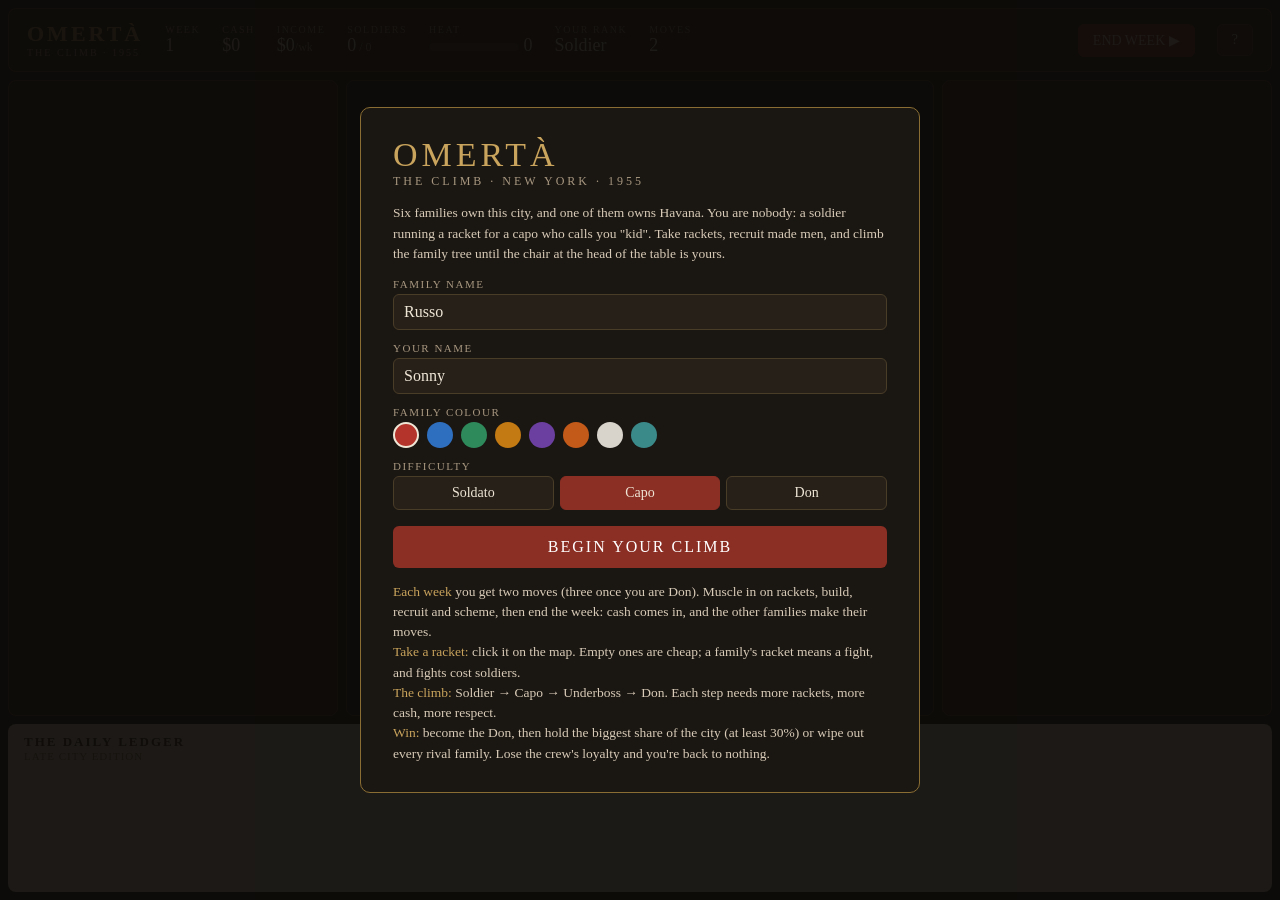
==== commit ac721f16: "Add files via upload" ====
--- a/index.html
+++ b/index.html
@@ -128,12 +128,12 @@
       <button data-d="capo" class="on">Capo</button>
       <button data-d="don">Don</button>
     </div>
-    <button class="go" id="bStart">BEGIN YOUR CLIMB</button>
+    <button class="go" id="bStart" type="button">BEGIN YOUR CLIMB</button>
     <div class="how" style="margin-top:14px">
       <b>Each week</b> you get two moves (three once you are Don). Muscle in on rackets, build, recruit and scheme, then end the week: cash comes in, and the other families make their moves.<br>
       <b>Take a racket:</b> click it on the map. Empty ones are cheap; a family's racket means a fight, and fights cost soldiers.<br>
       <b>The climb:</b> Soldier → Capo → Underboss → Don. Each step needs more rackets, more cash, more respect.<br>
-      <b>Win:</b> become the Don, then take 60% of the city's rackets or finish every rival family. Lose the crew's loyalty and you're back to nothing.
+      <b>Win:</b> become the Don, then hold the biggest share of the city (at least 30%) or wipe out every rival family. Lose the crew's loyalty and you're back to nothing.
     </div>
   </div>
 </div>
@@ -1199,6 +1199,7 @@
 
   return { createGame, W, H, N, WATER, LAND, BRIDGE, RACKETS, BUILDINGS, SPECS, TICK };
 })();
+if (typeof window !== 'undefined') window.Engine = Engine;
 if (typeof module !== 'undefined') module.exports = Engine;
 </script>
 <script>/* Omertà — The Climb. Turn-based crime empire, 1955.
@@ -2031,7 +2032,7 @@
   return G;
 }
 
-const api = { createGame, DIST, RACKETS, BUILDINGS, SPECS, ROLES, RINGS, fight };
+const api = { createGame, DIST, DID, RACKETS, BUILDINGS, SPECS, ROLES, RINGS, fight };
 if (typeof module !== 'undefined' && module.exports) module.exports = api;
 root.Engine2 = api;
 })(typeof window !== 'undefined' ? window : globalThis);
@@ -2039,7 +2040,8 @@
 <script>/* Omertà — The Climb. UI. */
 (function () {
 'use strict';
-const E1 = window.Engine, E = window.Engine2;
+const E1 = (typeof window !== 'undefined' && window.Engine) || (typeof Engine !== 'undefined' ? Engine : null);
+const E = (typeof window !== 'undefined' && window.Engine2) || (typeof Engine2 !== 'undefined' ? Engine2 : null);
 const $ = id => document.getElementById(id);
 const COLORS = ['#b4332a', '#2f6fbf', '#2e8a5b', '#c47a12', '#6a3fa0', '#c45a1a', '#d8d4cc', '#3a8a8a'];
 const RANKS = { soldier: 'Soldier', capo: 'Capo', underboss: 'Underboss', consigliere: 'Consigliere', don: 'Don' };
@@ -2074,7 +2076,7 @@
   }
   // district borders
   for (let y = 1; y < H - 1; y++) for (let x = 1; x < W - 1; x++) {
-    const i = mapG.idx(x, y);
+    const i = y * E1.W + x;
     if (mapG.terrain[i] !== E1.LAND) continue;
     const dn = mapG.district[i];
     if (mapG.district[i + 1] !== dn || mapG.district[i + E1.W] !== dn) {
@@ -2402,23 +2404,38 @@
   sw.onclick = e => { const i = e.target.closest('i'); if (!i) return; chosen = i.dataset.c; startScreen(); };
   $('diffSeg').onclick = e => { const b = e.target.closest('button'); if (!b) return; diff = b.dataset.d; [...$('diffSeg').children].forEach(x => x.classList.toggle('on', x === b)); };
 }
+function startError(err) {
+  console.error(err);
+  let note = $('startErr');
+  if (!note) {
+    note = document.createElement('div');
+    note.id = 'startErr';
+    note.style.cssText = 'color:#c45b4a;margin-top:12px;font-size:14px;';
+    ($('startbox') || $('overlay')).appendChild(note);
+  }
+  note.textContent = 'Could not start: ' + (err && err.message ? err.message : err);
+}
 $('bStart').addEventListener('click', () => {
-  const seed = Date.now() % 1e9;
-  const mapRackets = buildBackdrop(seed);
-  G = E.createGame({
-    seed, difficulty: diff, mapRackets,
-    playerName: $('inName').value.trim() || 'Russo',
-    firstName: $('inFirst').value.trim() || 'Sonny',
-    playerColor: chosen,
-  });
-  $('overlay').style.display = 'none';
-  fit();
-  const home = E.DID[G.startDistrict];
-  const p = screen(home.x, home.y);
-  cam.z = 5;
-  cam.x = cvs.width / 2 - home.x * cam.z;
-  cam.y = cvs.height / 2 - home.y * cam.z;
-  refresh();
+  try {
+    if (!E1 || !E) throw new Error('The game scripts did not load. Reload the page.');
+    const seed = Date.now() % 1e9;
+    const mapRackets = buildBackdrop(seed);
+    if (!mapRackets.length) throw new Error('The city map came out empty.');
+    G = E.createGame({
+      seed, difficulty: diff, mapRackets,
+      playerName: $('inName').value.trim() || 'Russo',
+      firstName: $('inFirst').value.trim() || 'Sonny',
+      playerColor: chosen,
+    });
+    const home = E.DID[G.startDistrict];
+    if (!home) throw new Error('No starting neighbourhood.');
+    fit();
+    cam.z = 5;
+    cam.x = cvs.width / 2 - home.x * cam.z;
+    cam.y = cvs.height / 2 - home.y * cam.z;
+    refresh();
+    $('overlay').style.display = 'none';
+  } catch (err) { startError(err); }
 });
 window.addEventListener('resize', () => { if (G) { fit(); draw(); } });
 
